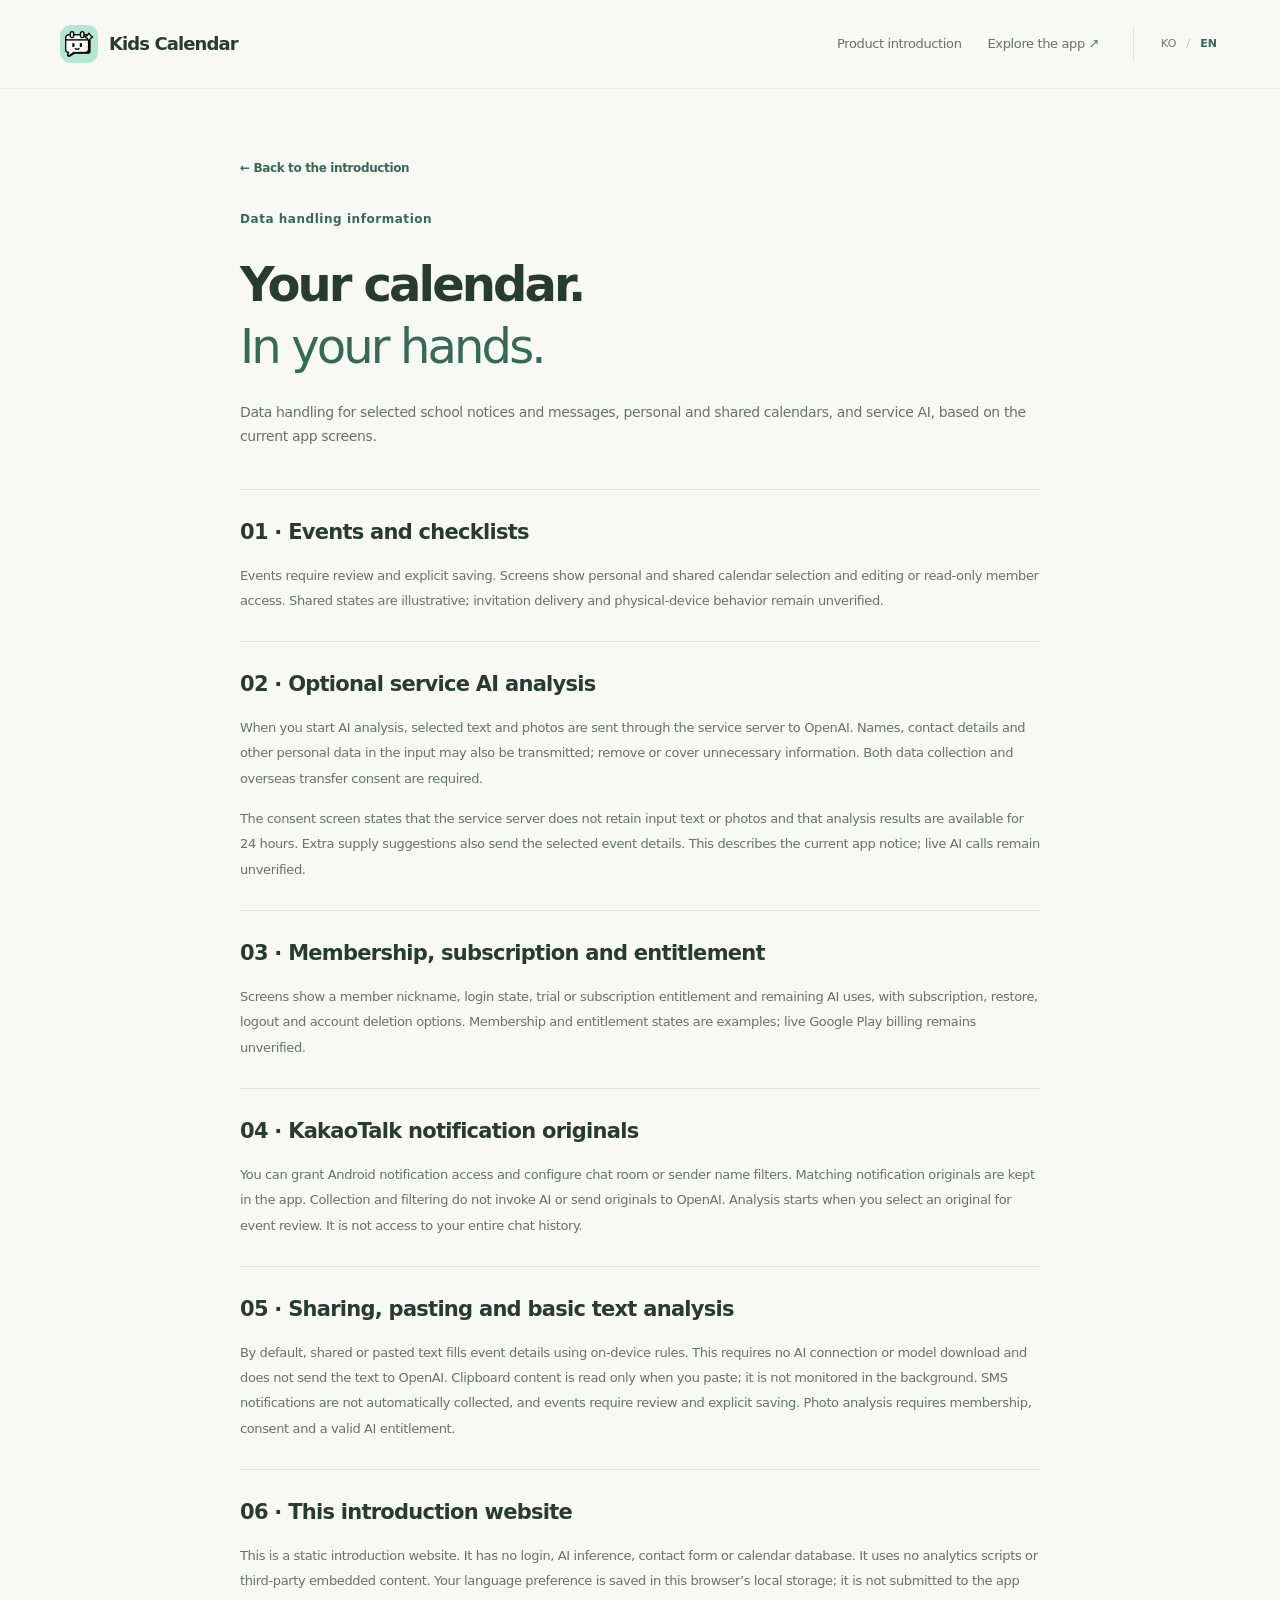
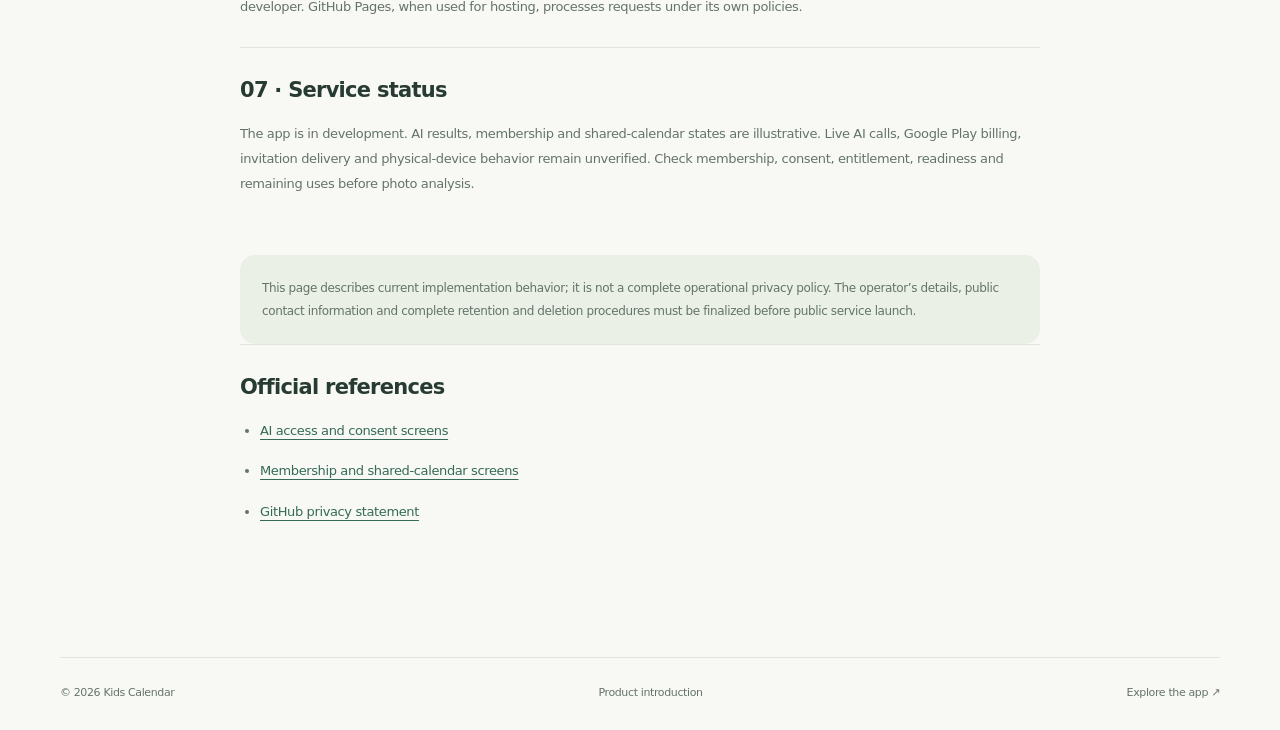
==== data.html @ 6fde9418 "이미지 변경 20261013" ====
<!doctype html>
<html lang="ko">
<head><meta charset="utf-8"><meta name="viewport" content="width=device-width, initial-scale=1"><meta name="theme-color" content="#f7f8f3"><meta name="description" content="학교 안내와 아이들 일정, 개인·공유 캘린더, 서비스 AI와 카카오톡 알림의 데이터 처리 안내입니다."><title>데이터 처리 안내 — 키즈캘린더</title><link rel="icon" href="assets/favicon-32.png?v=20261013-1" type="image/png" sizes="32x32"><link rel="icon" href="assets/favicon-48.png?v=20261013-1" type="image/png" sizes="48x48"><link rel="apple-touch-icon" href="assets/apple-touch-icon.png?v=20261013-1" sizes="180x180"><link rel="stylesheet" href="styles.css?v=20261013-1"><script src="app.js?v=20261013-1" defer></script></head>
<body data-page="data">
  <a class="skip-link" href="#main" data-i18n="skip">본문으로 건너뛰기</a>
  <header class="site-header small-header"><div class="header-inner container"><a class="brand" href="index.html" aria-label="키즈캘린더 홈" data-i18n-aria="homeLabel"><img src="assets/app-icon.png" width="38" height="38" alt=""><span data-i18n="brand">키즈캘린더</span></a><nav id="main-nav" class="main-nav" aria-label="주 메뉴" data-i18n-aria="navLabel"><a href="index.html" data-i18n="returnHome">서비스 소개</a><a href="guide.html" data-i18n="navGuide">화면 둘러보기</a></nav><div class="header-actions"><div class="language-switch" role="group" aria-label="언어 선택 / Language"><button type="button" data-language="ko" aria-pressed="true" lang="ko">KO</button><span aria-hidden="true">/</span><button type="button" data-language="en" aria-pressed="false" lang="en">EN</button></div><button class="menu-toggle" type="button" aria-controls="main-nav" aria-expanded="false" aria-label="메뉴 열기" data-i18n-aria="menuLabel"><span></span><span></span></button></div></div></header>
  <main id="main" class="container document-page"><a class="text-link back-link" href="index.html" data-i18n="guideBack">← 서비스 소개로 돌아가기</a><div class="document-header"><p class="eyebrow" data-i18n="dataPageEyebrow">데이터 처리 안내</p><h1 data-i18n="dataPageTitle">내 일정은,<br><em>내 손 안에.</em></h1><p data-i18n="dataPageIntro">선택한 학교 안내와 메시지, 개인·공유 캘린더와 서비스 AI의 데이터 처리 흐름을 최신 앱 화면 기준으로 설명합니다.</p></div><div class="document-content">
    <article><h2 data-i18n="dataLocalTitle">01 · 일정과 체크리스트</h2><p data-i18n="dataLocalBody">사용자가 내용을 확인하고 직접 저장해야 일정으로 등록됩니다. 개인·공유 캘린더를 선택하고 공유 멤버의 편집·읽기 권한을 관리하는 화면을 제공합니다. 공유 상태는 설명용 예시이며 실제 초대 발송과 실기기 동작은 미검증입니다.</p></article>
    <article><h2 data-i18n="dataAiTitle">02 · 선택적 서비스 AI 분석</h2><p data-i18n="dataAiBody">AI 분석을 시작하면 선택한 문자·사진이 서비스 서버를 거쳐 OpenAI로 전달됩니다. 문자·사진에 포함된 이름·연락처 등 개인정보도 전송될 수 있으므로 불필요한 정보는 지우거나 가려 주세요. 개인정보 수집·이용과 국외 이전 동의가 모두 필요합니다.</p><p data-i18n="dataAiBody2">동의 화면은 서비스 서버가 입력 원문·사진을 보관하지 않으며 분석 결과는 24시간 동안 조회할 수 있다고 안내합니다. 추가 준비물 추천에는 선택한 일정 정보도 전달됩니다. 이 안내는 현재 앱 화면에 표시된 내용이며 실제 AI 호출은 미검증입니다.</p></article>
    <article><h2 data-i18n="dataAuthTitle">03 · 회원·구독과 이용권</h2><p data-i18n="dataAuthBody">회원 별명, 로그인 상태, 체험·구독 이용권과 남은 AI 횟수를 확인하는 화면을 제공합니다. 구독 상품 확인·복원, 로그아웃과 회원 탈퇴 메뉴가 표시됩니다. 화면의 회원·이용권 상태는 예시이며 실제 Google Play 결제는 미검증입니다.</p></article>
    <article><h2 data-i18n="dataKakaoTitle">04 · 카카오톡 알림 원문</h2><p data-i18n="dataKakaoBody">사용자가 Android 알림 접근 권한을 허용하고 채팅방 또는 발신자 이름 조건을 설정할 수 있습니다. 조건에 맞는 알림 원문을 앱에서 보관합니다. 수집·필터 단계에서 AI를 실행하거나 OpenAI에 원문을 전달하지 않습니다. 사용자가 원문을 선택해 일정 확인을 열었을 때 분석하며 전체 대화 기록을 읽는 기능은 아닙니다.</p></article>
    <article><h2 data-i18n="dataManualTitle">05 · 공유·붙여넣기와 기본 텍스트 분석</h2><p data-i18n="dataManualBody">공유하거나 직접 붙여넣은 텍스트는 기본 설정에서 기기 안의 규칙 기반 분석으로 일정 항목을 채웁니다. AI 연결이나 모델 다운로드가 필요 없으며, 이 분석은 원문을 OpenAI로 보내지 않습니다. 클립보드는 붙여넣기 동작을 할 때만 읽고 백그라운드에서 감시하지 않습니다. 문자 알림을 자동 수집하지 않으며 사용자가 확인 후 저장해야 일정으로 등록됩니다. 사진 분석에는 회원·동의·유효한 AI 이용권이 필요합니다.</p></article>
    <article><h2 data-i18n="dataWebsiteTitle">06 · 이 소개 웹사이트</h2><p data-i18n="dataWebsiteBody">정적 제품 소개 사이트로 로그인, AI 분석, 문의 양식이나 일정 데이터베이스가 없습니다. 분석 추적 스크립트와 외부 삽입 콘텐츠를 사용하지 않습니다. 언어 선택은 현재 브라우저의 로컬 저장소에만 저장하며 앱 개발자에게 전송하지 않습니다. GitHub Pages에 호스팅하는 경우 호스팅 요청은 GitHub의 정책에 따라 처리됩니다.</p></article>
    <article><h2 data-i18n="dataStatusTitle">07 · 서비스 상태</h2><p data-i18n="dataStatusBody">앱은 개발 중입니다. AI 결과와 회원·공유 캘린더 상태는 설명용 예시이며 실제 AI 호출, Google Play 결제, 초대 발송과 실기기 동작은 미검증입니다. 사진 분석 전 회원·동의·유효한 이용권과 분석 준비 상태·남은 횟수를 확인해야 합니다.</p></article>
    <div class="document-callout" data-i18n="dataPolicyNote">이 페이지는 현재 구현의 기능 설명이며 완전한 운영 개인정보 처리방침은 아닙니다. 공개 서비스 출시 전 운영 주체, 실제 문의처, 보관·삭제 절차 등 전체 정책을 확정해야 합니다.</div>
    <article><h2 data-i18n="dataSourcesTitle">공식 참고 자료</h2><ul><li><a href="guide.html" target="_blank" rel="noopener noreferrer" data-i18n="dataSourceGpt">앱의 AI 이용·동의 화면</a></li><li><a href="guide.html" target="_blank" rel="noopener noreferrer" data-i18n="dataSourcePermissions">앱의 회원·공유 캘린더 화면</a></li><li><a href="https://docs.github.com/en/site-policy/privacy-policies/github-general-privacy-statement" target="_blank" rel="noopener noreferrer" data-i18n="dataSourceGithub">GitHub 개인정보 처리방침</a></li></ul></article>
  </div></main>
  <footer class="container site-footer small-footer"><span>© 2026 <span data-i18n="brand">키즈캘린더</span></span><a href="index.html" data-i18n="returnHome">서비스 소개</a><a href="guide.html" data-i18n="navGuide">화면 둘러보기</a></footer>
</body>
</html>
---- styles.css ----
@charset "UTF-8";
:root{--paper:#f8f9f5;--white:#fff;--ink:#273b33;--muted:#64736b;--green:#356958;--green-dark:#203f34;--sage:#eaf0e5;--sage-deep:#dce8d7;--line:#e0e5dc;--cream:#f0eee5;--radius:24px;--font:"Pretendard","Apple SD Gothic Neo","Noto Sans KR","Malgun Gothic",system-ui,sans-serif}
*,*::before,*::after{box-sizing:border-box}html{scroll-behavior:smooth;scroll-padding-top:108px}body{margin:0;background:var(--paper);color:var(--ink);font-family:var(--font);font-size:15px;line-height:1.75;letter-spacing:-.025em;-webkit-font-smoothing:antialiased}body.modal-open{overflow:hidden}button,input,select{font:inherit}button,a{-webkit-tap-highlight-color:transparent}button{color:inherit}a{color:inherit;text-decoration:none}img{max-width:100%;display:block}button{cursor:pointer}h1,h2,h3,p,figure{margin:0}h1,h2,h3{line-height:1.3;font-weight:700}h1,h2{letter-spacing:-.06em}em{font-style:normal;color:var(--green);font-weight:500}button:focus-visible,a:focus-visible,summary:focus-visible,input:focus-visible,[tabindex]:focus-visible{outline:3px solid #8baf65;outline-offset:5px}::selection{background:#dce8d7}.container{width:min(1160px,calc(100% - 96px));margin-inline:auto}.section{padding-block:104px}.eyebrow{display:flex;align-items:center;gap:9px;font-size:12px;font-weight:600;letter-spacing:.045em;color:var(--green);margin-bottom:23px}.status-dot{width:7px;height:7px;border-radius:50%;background:var(--green);box-shadow:0 0 0 4px #e8eee3;flex:none}h2{font-size:42px;line-height:1.42}h3{font-size:18px}.skip-link{position:fixed;left:20px;top:-100px;background:var(--green);color:white;padding:12px 20px;border-radius:10px;z-index:100}.skip-link:focus{top:12px}.site-header{position:sticky;top:0;z-index:30;background:rgba(248,249,245,.96);backdrop-filter:blur(16px);border-bottom:1px solid rgba(224,229,220,.55)}.header-inner{height:88px;display:flex;align-items:center;gap:34px}.brand{display:flex;gap:11px;align-items:center;font-size:18px;font-weight:700;white-space:nowrap;letter-spacing:-.05em}.brand img{flex:none}.main-nav{margin-left:auto;display:flex;align-items:center;gap:30px;font-size:13px;font-weight:500}.main-nav a{color:var(--muted);transition:color .2s}.main-nav a:hover{color:var(--green)}.header-actions{display:flex;align-items:center;gap:16px}.language-switch{display:flex;align-items:center;gap:7px;font-size:11px;letter-spacing:.02em;padding-left:24px;border-left:1px solid var(--line)}.language-switch button{border:0;background:transparent;padding:8px 3px;font-weight:500;color:#6b776f;min-height:36px}.language-switch button[aria-pressed="true"]{color:var(--green);font-weight:800}.language-switch>span{color:#b7beb6}.menu-toggle{display:none;background:none;border:0;width:36px;height:40px}.menu-toggle span{display:block;height:1.5px;background:var(--ink);margin:6px 0;width:20px}.hero{display:grid;grid-template-columns:1.05fr 1fr;align-items:center;min-height:752px;padding-block:45px;gap:30px}.hero h1{font-size:62px;line-height:1.34;white-space:nowrap}.hero-description{font-size:17px;line-height:1.95;color:var(--muted);margin-top:27px}.hero-buttons{display:flex;align-items:center;gap:28px;margin-top:34px}.button{display:inline-flex;align-items:center;justify-content:center;gap:22px;padding:15px 22px;border-radius:100px;font-size:13px;font-weight:600;min-height:52px;transition:background .2s,transform .2s}.button:hover{transform:translateY(-2px)}.button-primary{background:var(--green);color:#fff;box-shadow:0 4px 12px #3569580d}.button-primary:hover{background:#285443}.text-link{display:inline-flex;gap:20px;align-items:center;font-size:13px;font-weight:600;color:var(--green)}.text-link:hover{text-decoration:underline;text-underline-offset:5px}.hero-footnote{display:flex;gap:8px;align-items:center;margin-top:34px;font-size:11px;color:#78867b}.small-calendar{font-size:17px}.hero-visual{position:relative;height:626px;display:flex;align-items:center;justify-content:center;isolation:isolate}.hero-orbit{position:absolute;width:460px;height:460px;border-radius:50%;background:#e8eee1;z-index:-2;top:100px;left:50%;transform:translateX(-50%)}.orbit-two{background:none;border:1px solid #e0e7d9;width:530px;height:530px;top:65px}.hero-phone{width:250px;position:relative;transform:rotate(3deg);margin-top:18px;z-index:2}.phone-shell{background:#fff;border:6px solid #fff;border-radius:33px;overflow:hidden;box-shadow:0 30px 65px #2941311c,0 0 0 1px #dce2d9}.phone-shell img{width:100%;border-radius:27px}.hero-phone figcaption{text-align:center;font-size:10px;color:var(--muted);padding-top:15px;transform:rotate(-3deg)}.floating-note{position:absolute;display:flex;align-items:center;gap:12px;background:#fff;border-radius:17px;padding:17px 20px;box-shadow:0 16px 40px #2f443313;border:1px solid #edf0e8;z-index:3}.floating-note strong,.floating-note span:not(.note-icon):not(.note-spark):not(.round-check){display:block}.source-note{top:93px;left:0;transform:rotate(-5deg);max-width:310px}.source-note strong{font-size:13px;line-height:1.7}.source-note div>span:last-child{font-size:10px;color:var(--muted);line-height:1.8}.note-icon{display:grid;place-items:center;background:var(--cream);width:39px;height:46px;border-radius:8px;font-size:24px;color:#7d866e;flex:none}.micro-label{font-size:9px!important;color:#8d9b8e!important;letter-spacing:.02em}.note-spark{color:#8ba771;font-size:25px;margin-left:4px}.saved-note{right:-14px;bottom:78px;transform:rotate(-3deg);background:#f3f6ed;border-color:#fff;padding:17px 23px}.saved-note strong{font-size:13px;line-height:1.75}.saved-note div>span{font-size:11px;color:var(--muted)}.round-check{display:grid;place-items:center;background:#dfead6;color:var(--green);width:33px;height:33px;border-radius:50%;flex:none;font-size:17px}.visual-star{position:absolute;right:6px;top:101px;font-size:38px;font-weight:300;color:#9aaf87;transform:rotate(15deg)}.principles{display:flex;justify-content:space-between;border-block:1px solid var(--line);padding-block:25px;gap:20px}.principles p{display:flex;align-items:center;gap:10px;font-size:12px;color:var(--muted)}.principles p>span:first-child{font-size:20px;color:#7b9575}.section-heading{margin-bottom:46px}.heading-split{display:flex;align-items:flex-end;justify-content:space-between;gap:48px}.heading-split>p{font-size:14px;color:var(--muted);max-width:365px;padding-bottom:5px;line-height:1.95}.workflow-grid{display:grid;grid-template-columns:repeat(4,1fr);gap:28px}.workflow-step{border-top:1px solid #cfd9c9;padding-top:16px}.step-index{display:flex;justify-content:space-between;align-items:center;font-size:11px;color:#7c8f7d;letter-spacing:.1em}.step-index>span{font-size:16px}.step-illustration{height:106px;display:flex;align-items:center;justify-content:center;gap:12px;position:relative;margin-top:12px;color:var(--green)}.input-illustration>span{display:grid;place-items:center;width:47px;height:61px;background:#e8eddf;border-radius:8px;font-size:28px;transform:rotate(-10deg)}.input-illustration>span:nth-child(2){background:#f0ede2;transform:translateY(-7px) rotate(8deg)}.input-illustration>span:nth-child(3){background:#e2ece6;transform:rotate(12deg);font-family:Georgia,serif;font-size:25px}.draft-illustration>span{font-size:40px;color:#91a677}.draft-illustration>div,.review-illustration>div{width:90px;padding:15px;background:#e9ede3;border-radius:11px}.step-illustration i{display:block;height:5px;margin-bottom:8px;background:#b7c8a9;border-radius:4px}.step-illustration i:last-child{width:60%;margin-bottom:0}.review-illustration>span:first-child{width:30px;height:30px;line-height:30px;text-align:center;border-radius:50%;background:#d9e6cd}.review-illustration>span:last-child{font-size:27px}.save-illustration>span:first-child{display:grid;place-items:center;width:70px;height:70px;background:#e4edde;border-radius:15px;font-size:42px}.save-illustration>span:last-child{position:absolute;left:calc(50% + 18px);bottom:20px;background:var(--green);color:#fff;border:4px solid var(--paper);border-radius:50%;width:33px;height:33px;text-align:center;line-height:25px}.workflow-step h3{font-size:16px;margin:14px 0 11px}.workflow-step>p{color:var(--muted);font-size:12px;line-height:1.95}.chatgpt-section{background:var(--green-dark);color:#eff4eb;padding-block:86px 42px;position:relative;overflow:hidden}.chatgpt-layout{display:grid;grid-template-columns:1fr 1fr;gap:100px;align-items:center}.chatgpt-copy .eyebrow{color:#bdd2b2;letter-spacing:.12em;font-size:10px}.gpt-symbol{font-size:23px}.chatgpt-copy h2{font-size:43px;line-height:1.45}.chatgpt-copy em{color:#bad3a8}.gpt-lead{font-size:17px;line-height:1.9;color:#d7e3cf;margin:27px 0 20px}.gpt-description{color:#afc1b4;font-size:12px;line-height:1.95;max-width:385px}.gpt-benefits{margin:28px 0 28px;border-top:1px solid #486354;padding-top:21px}.gpt-benefits p{display:flex;gap:12px;align-items:baseline;margin:9px 0;font-size:12px}.gpt-benefits p>span:first-child{color:#a8c697}.light-link{color:#dae8d3;font-size:11px}.gpt-flow{padding:27px;border:1px solid #526b57;border-radius:28px;background:#294b3b}.gpt-flow-top{display:flex;justify-content:space-between;align-items:center;margin-bottom:23px;gap:12px}.flow-overline{font-size:11px;color:#bdd2b8}.development-badge{font-size:9px;color:#d7e4c8;background:#3f6044;border:1px solid #5f7d58;border-radius:30px;padding:4px 9px;white-space:nowrap}.connection-card{display:flex;align-items:center;gap:12px;background:#f2f5ed;border-radius:14px;padding:19px;color:var(--ink)}.connection-mark{display:grid;place-items:center;width:39px;height:39px;background:#e1ebd8;border-radius:11px;font-size:27px;flex:none}.connection-card strong,.review-card strong{font-size:13px}.connection-card p{font-size:10px;color:var(--muted);line-height:1.8;margin-top:5px}.flow-number{font-size:10px;color:#91a386;margin-left:auto}.flow-connector{color:#809d7c;text-align:center;font-size:17px;height:29px;line-height:29px}.analysis-card{background:#fbfcf7;color:var(--ink);border-radius:14px;padding:18px}.analysis-source{display:flex;align-items:center;gap:12px;font-size:11px;padding:13px;background:#ecefe4;border-radius:8px;line-height:1.8}.analysis-source>span:first-child{font-size:23px;color:#6a8661}.analysis-divider{display:flex;align-items:center;gap:7px;color:#789365;font-size:9px;margin-block:13px}.analysis-divider>span:first-child{font-size:15px}.draft-fields p{display:flex;justify-content:space-between;gap:15px;font-size:11px;padding-block:7px;border-bottom:1px solid #e5eadf}.draft-fields p>span{color:#71826e}.draft-fields strong{font-size:11px;font-weight:500}.illustrative-label{display:block;font-size:8px;color:#7f8c77;margin-top:13px;text-align:center}.review-card{display:flex;gap:12px;align-items:center;padding:17px;background:#dce8ce;border-radius:14px;color:var(--ink)}.review-card .round-check{background:#bcd5a9}.review-card p{font-size:10px;color:#647859;margin-top:3px}.integration-note{display:flex;align-items:flex-start;gap:13px;margin-top:42px;border-top:1px solid #486354;padding-top:22px;color:#aec0ae;font-size:10px;line-height:1.9}.note-circle{font-family:Georgia,serif;font-style:italic;border:1px solid #79926f;border-radius:50%;width:17px;height:17px;line-height:17px;text-align:center;flex:none;margin-top:3px;color:#c3d5b9}.feature-showcase{display:grid;grid-template-columns:1fr 1.05fr;gap:70px;align-items:center}.feature-tabs{display:flex;flex-direction:column;gap:3px}.feature-tab{display:flex;align-items:baseline;text-align:left;gap:21px;border:0;border-top:1px solid var(--line);background:none;padding:26px 18px 25px;transition:background .2s,border-color .2s;border-radius:4px}.feature-tab:last-child{border-bottom:1px solid var(--line)}.feature-tab[aria-selected="true"]{background:#ecf1e6;border-radius:13px;border-color:transparent}.feature-tab[aria-selected="true"]+.feature-tab{border-color:transparent}.feature-number{font-size:10px;color:#91a084;flex:none;letter-spacing:.08em}.feature-tab strong{display:block;font-size:18px;font-weight:600;line-height:1.5}.feature-tab>span:nth-child(2)>span{display:block;margin-top:10px;font-size:12px;color:var(--muted);line-height:1.9}.tab-arrow{margin-left:auto;font-size:21px;font-weight:300;color:#87a273}.feature-tab[aria-selected="false"] .tab-arrow{color:#b9c3b4}.feature-stage{height:620px;background:#eaf0e5;border-radius:32px;display:flex;align-items:center;flex-direction:column;padding-top:24px;position:relative;overflow:hidden}.feature-stage::before{content:"";position:absolute;width:420px;height:420px;border:1px solid #d5e0cd;border-radius:50%;top:100px;pointer-events:none}.stage-pill{font-size:10px;background:#f8faf3;border:1px solid #d9e3d0;padding:5px 12px;border-radius:30px;color:#738368;margin-bottom:20px}.screenshot-button{border:0;padding:0;background:#fff;overflow:hidden;display:block;transition:transform .2s}.screenshot-button:hover{transform:translateY(-3px)}.feature-phone{width:235px;border:5px solid #fff;border-radius:24px;box-shadow:0 20px 38px #3b523923;z-index:1;flex:none}.feature-phone img{width:100%;border-radius:19px}.stage-caption{font-size:9px;color:#7b8c71;margin-top:16px;z-index:1}.gallery-link{display:flex;align-items:center;justify-content:space-between;gap:30px;border-bottom:1px solid var(--line);padding-block:32px}.gallery-link>p{font-size:12px;color:var(--muted)}.choice-section{padding:54px 50px;background:#efefe5;border-radius:30px;display:grid;grid-template-columns:.9fr 1.5fr;gap:70px;margin-top:0}.choice-intro h2{font-size:36px}.choice-intro>p:last-child{color:var(--muted);font-size:12px;line-height:1.9;margin-top:22px}.choice-options article{display:flex;align-items:baseline;gap:16px;padding-block:23px;border-bottom:1px solid #dcded0}.choice-options article:first-child{padding-top:5px}.choice-options article:last-child{border-bottom:0;padding-bottom:5px}.choice-options h3{font-size:15px;font-weight:600}.choice-options p{font-size:11px;color:var(--muted);margin-top:8px;line-height:1.9}.option-mark{font-size:22px;color:#6b8463;min-width:25px}.option-tag{font-size:9px;color:#75836a;border:1px solid #d7ddca;white-space:nowrap;border-radius:30px;padding:3px 9px;margin-left:auto;flex:none}.data-section{display:grid;grid-template-columns:1fr 1fr;gap:100px;align-items:center;border-bottom:1px solid var(--line)}.data-symbol{display:block;font-size:35px;color:#75966a;margin-bottom:20px}.data-heading .text-link{margin-top:28px}.data-details article{padding-block:22px;border-bottom:1px solid var(--line)}.data-details article:last-child{border-bottom:0}.data-details h3{font-size:16px;font-weight:600}.data-details p{font-size:12px;color:var(--muted);line-height:1.95;margin-top:10px}.faq-section{display:grid;grid-template-columns:.8fr 1.25fr;gap:90px}.faq-section h2{font-size:32px}.faq-list details{border-bottom:1px solid var(--line)}.faq-list details:first-child{border-top:1px solid var(--line)}.faq-list summary{list-style:none;position:relative;padding:23px 35px 23px 0;font-size:13px;font-weight:500;cursor:pointer}.faq-list summary::-webkit-details-marker{display:none}.faq-list summary::after{content:"+";position:absolute;right:3px;top:20px;font-size:20px;font-weight:300;color:#74886a}.faq-list details[open] summary::after{content:"−"}.faq-list details>p{padding:0 32px 25px 0;font-size:12px;line-height:1.95;color:var(--muted)}.closing-section{text-align:center;background:#eaf0e4;border-radius:34px;padding:62px 24px 57px;position:relative;overflow:hidden;margin-bottom:80px}.closing-section .eyebrow{justify-content:center}.closing-section h2{font-size:44px}.closing-section .button{margin-top:26px}.closing-note{font-size:10px;color:#7c8b72;margin-top:19px}.closing-spark{position:absolute;left:14%;top:75px;color:#b0c59b;font-size:70px;transform:rotate(15deg)}.site-footer{padding-bottom:28px}.footer-top{display:flex;align-items:center;gap:24px;flex-wrap:wrap;padding-bottom:26px;border-bottom:1px solid var(--line)}.footer-top .brand{font-size:15px}.footer-top>p{font-size:11px;color:var(--muted)}.footer-links{display:flex;gap:24px;margin-left:auto;font-size:11px;color:var(--muted)}.footer-links a:hover{color:var(--green)}.footer-bottom{display:flex;align-items:center;justify-content:space-between;gap:20px;color:#7c8b7b;font-size:9px;padding-top:22px}.footer-bottom>a{color:var(--green)}.image-dialog{border:1px solid var(--line);border-radius:22px;width:min(850px,calc(100vw - 32px));max-height:94dvh;padding:0;background:var(--paper);color:var(--ink);box-shadow:0 25px 80px #0004}.image-dialog::backdrop{background:#182c26b5;backdrop-filter:blur(5px)}.dialog-toolbar{display:flex;align-items:center;justify-content:space-between;gap:20px;padding:15px 22px;background:var(--paper);position:sticky;top:0;z-index:1}.dialog-toolbar h2{font-size:14px;letter-spacing:-.02em}.dialog-close{border:0;background:#e9eee3;border-radius:50%;width:36px;height:36px;font-size:25px;line-height:1;flex:none}.dialog-image-wrap{padding:10px 20px;display:flex;justify-content:center}.dialog-image-wrap img{width:auto;max-width:100%;max-height:calc(94dvh - 130px);height:auto;object-fit:contain}.dialog-caption{font-size:10px;text-align:center;padding:8px 20px 18px;color:var(--muted)}.noscript-note{padding:25px;background:var(--cream);font-size:14px;max-width:900px;margin:25px auto}.guide-header{padding-block:65px 40px}.guide-header h1,.document-header h1{font-size:48px}.guide-header>p:last-child{max-width:600px;font-size:14px;color:var(--muted);margin-top:20px;line-height:1.9}.back-link{margin-bottom:30px;font-size:12px}.guide-notice{background:#eef1e7;border:1px solid #dee5d4;border-radius:15px;padding:18px 23px;font-size:11px;color:#6c7d61;line-height:1.9;margin-bottom:30px}.gallery-controls{display:flex;flex-wrap:wrap;gap:16px;margin-bottom:32px;align-items:center}.search-field{display:flex;align-items:center;gap:12px;border:1px solid #dce3d5;border-radius:100px;background:#fff;padding:9px 18px;max-width:360px;flex:1;min-width:230px}.search-field>span{color:#7e9273}.search-field input{border:0;outline:none;background:none;width:100%;font-size:12px;color:var(--ink);min-height:28px}.filter-buttons{display:flex;gap:6px;flex-wrap:wrap}.filter-buttons button{background:none;border:1px solid #dce3d5;border-radius:30px;padding:8px 14px;font-size:11px;color:var(--muted)}.filter-buttons button[aria-pressed="true"]{background:var(--green);color:#fff;border-color:var(--green)}.result-count{font-size:11px;color:var(--muted);margin-left:auto}.gallery-grid{display:grid;grid-template-columns:repeat(4,minmax(0,1fr));gap:28px 24px;margin-bottom:75px}.gallery-card{min-width:0}.gallery-card .screenshot-button{width:100%;height:355px;background:#eaf0e4;border:1px solid #e0e8d9;border-radius:17px;padding:17px}.gallery-card img{height:100%;width:100%;object-fit:contain;border-radius:6px}.gallery-card h2{font-size:13px;letter-spacing:-.025em;margin-top:16px;line-height:1.6}.gallery-card p{font-size:10px;line-height:1.85;color:var(--muted);margin-top:6px}.gallery-card .gallery-group{display:block;font-size:9px;color:var(--green);margin-top:15px}.gallery-card h2{margin-top:5px}.no-results{padding:80px 20px;text-align:center;color:var(--muted);grid-column:1/-1}.document-page{max-width:800px;padding-block:65px 90px}.document-header>p:last-child{margin-top:22px;color:var(--muted);font-size:14px}.document-content{margin-top:40px}.document-content article{padding-block:28px;border-top:1px solid var(--line)}.document-content h2{font-size:21px;letter-spacing:-.035em}.document-content p,.document-content li{font-size:13px;color:var(--muted);line-height:1.95;margin-top:15px}.document-content ul{padding-left:20px}.document-content a{color:var(--green);text-decoration:underline;text-underline-offset:4px}.document-callout{background:var(--sage);padding:22px;border-radius:15px;font-size:12px;line-height:1.9;color:var(--muted);margin-top:30px}.sr-only{position:absolute;width:1px;height:1px;padding:0;overflow:hidden;clip:rect(0,0,0,0);white-space:nowrap;border:0}.small-header .main-nav{gap:26px}.small-footer{padding-top:25px;border-top:1px solid var(--line);font-size:11px;display:flex;justify-content:space-between;gap:30px;color:var(--muted)}
@media(min-width:1500px){.hero{min-height:790px}.hero h1{font-size:66px}}
@media(max-width:1100px){.container{width:calc(100% - 64px)}.main-nav{gap:20px}.hero h1{font-size:51px}.hero{min-height:710px;gap:20px}.hero-visual{height:595px}.hero-orbit{width:380px;height:380px;top:120px}.orbit-two{width:445px;height:445px;top:88px}.hero-phone{width:228px}.source-note{left:-8px;top:92px;padding:14px;gap:10px}.source-note strong{font-size:11px}.source-note div>span:last-child{font-size:9px}.saved-note{right:-5px;bottom:79px;padding:14px 16px}.saved-note strong{font-size:11px}.saved-note div>span{font-size:10px}.hero-buttons{gap:20px}.button{font-size:12px;padding:14px 20px}.hero-buttons .text-link{font-size:12px;gap:10px}.chatgpt-layout{gap:60px}.feature-showcase{gap:45px}.choice-section{gap:40px;padding:42px 36px}.data-section{gap:65px}.faq-section{gap:65px}.gallery-grid{grid-template-columns:repeat(3,minmax(0,1fr))}.gallery-card .screenshot-button{height:380px}html[lang="en"] .hero h1{font-size:47px}html[lang="en"] .hero-buttons{gap:15px}html[lang="en"] .hero-buttons .button{font-size:11px}}
@media(max-width:820px){.header-inner{height:76px;gap:20px}.brand{font-size:16px}.brand img{width:34px;height:34px}.main-nav{gap:16px;font-size:11px}.language-switch{padding-left:15px}.hero{grid-template-columns:1fr .95fr;min-height:630px}.hero h1{font-size:41px}.hero-description{font-size:14px}.hero-visual{height:540px}.hero-phone{width:195px}.hero-orbit{width:300px;height:300px;top:123px}.orbit-two{width:350px;height:350px;top:98px}.source-note{left:-20px;top:79px;gap:8px;padding:11px 12px;max-width:235px}.note-icon{width:28px;height:35px;font-size:18px}.note-spark{font-size:19px}.saved-note{right:-14px;bottom:60px;padding:13px;gap:8px;max-width:235px}.saved-note strong{font-size:10px}.saved-note div>span{font-size:9px}.round-check{width:27px;height:27px;font-size:14px}.visual-star{font-size:26px;right:0;top:125px}.hero-buttons{align-items:flex-start;flex-direction:column;gap:17px}.hero-footnote{font-size:10px;margin-top:23px}.principles{gap:15px;flex-wrap:wrap}.principles p{font-size:10px}.principles p>span:first-child{font-size:17px}.section{padding-block:75px}h2{font-size:34px}.heading-split>p{max-width:280px;font-size:12px}.workflow-grid{gap:22px;grid-template-columns:repeat(2,1fr);row-gap:35px}.workflow-step h3{font-size:17px}.workflow-step>p{font-size:12px}.chatgpt-layout{gap:35px}.chatgpt-section{padding-block:65px 30px}.chatgpt-copy h2{font-size:31px}.gpt-lead{font-size:14px}.gpt-flow{padding:18px}.connection-card{padding:14px;gap:9px}.connection-card strong,.review-card strong{font-size:11px}.gpt-flow-top{gap:6px}.flow-overline{font-size:9px}.development-badge{font-size:8px}.analysis-card{padding:14px}.analysis-source{padding:10px;font-size:9px}.review-card{padding:13px}.gpt-benefits p{font-size:10px}.gpt-description{font-size:11px}.feature-showcase{gap:30px;grid-template-columns:1fr 1fr}.feature-tab{padding:22px 13px;gap:12px}.feature-tab strong{font-size:15px}.feature-tab>span:nth-child(2)>span{font-size:11px}.feature-stage{height:550px}.feature-phone{width:210px}.stage-caption{font-size:8px}.choice-section{grid-template-columns:.8fr 1.3fr;gap:25px;padding:36px 28px}.choice-intro h2{font-size:30px}.option-tag{display:none}.data-section{gap:40px}.faq-section{gap:30px;grid-template-columns:.7fr 1.2fr}.faq-section h2{font-size:27px}.faq-list summary{font-size:12px}.closing-spark{left:8%;font-size:45px}.footer-top>p{display:none}.footer-links{gap:16px}.gallery-grid{gap:24px 18px}.gallery-card .screenshot-button{height:310px}html[lang="en"] .hero h1{font-size:38px}}
@media(max-width:650px){html{scroll-padding-top:84px}.container{width:calc(100% - 40px)}.header-inner{height:70px;gap:10px}.brand{font-size:15px;gap:9px}.header-actions{margin-left:auto;gap:13px}.language-switch{padding-left:0;border:0;gap:5px}.language-switch button{min-width:28px;min-height:42px;font-size:11px}.menu-toggle{display:block}.main-nav{display:none;position:absolute;top:69px;left:0;right:0;background:var(--paper);border-bottom:1px solid var(--line);padding:20px;flex-direction:column;align-items:stretch;font-size:14px;gap:0;box-shadow:0 15px 20px #203f3408}.main-nav.is-open{display:flex}.main-nav a{padding:12px 10px}.hero{grid-template-columns:1fr;gap:0;padding-top:44px;padding-bottom:20px;min-height:0}.hero h1{font-size:clamp(37px,9.3vw,51px);line-height:1.4}.hero .eyebrow{font-size:10px;margin-bottom:22px}.hero-description{font-size:14px;margin-top:22px;line-height:1.9}.hero-buttons{margin-top:27px;flex-direction:row;align-items:center;gap:22px;flex-wrap:wrap}.hero-buttons .button{font-size:11px;padding:13px 18px;gap:16px;min-height:48px}.hero-buttons .text-link{font-size:11px}.hero-footnote{margin-top:23px}.hero-visual{height:550px;margin-top:22px;max-width:420px;width:100%;margin-inline:auto}.hero-phone{width:210px;margin-top:8px}.hero-orbit{width:330px;height:330px;top:110px}.orbit-two{width:380px;height:380px;top:85px}.source-note{left:0;top:49px;max-width:250px;padding:12px 14px;transform:rotate(-4deg)}.source-note strong{font-size:11px}.saved-note{right:0;bottom:58px;padding:15px 17px;max-width:275px}.saved-note strong{font-size:11px}.saved-note div>span{font-size:10px}.visual-star{right:18px;top:89px;font-size:32px}.principles{display:grid;grid-template-columns:1fr 1fr;gap:15px 10px;padding-block:22px}.principles p{font-size:10px;gap:8px}.section{padding-block:63px}.eyebrow{font-size:10px;margin-bottom:18px}h2{font-size:32px}.section-heading{margin-bottom:32px}.heading-split{display:block}.heading-split>p{margin-top:23px;max-width:none;font-size:12px}.workflow-grid{gap:27px 22px}.workflow-step{padding-top:12px}.workflow-step h3{font-size:14px;margin-top:7px;line-height:1.6}.workflow-step>p{font-size:11px}.step-illustration{height:90px;margin-top:5px;gap:8px}.input-illustration>span{width:36px;height:47px;font-size:24px}.draft-illustration>div,.review-illustration>div{width:68px;padding:12px}.draft-illustration>span{font-size:32px}.review-illustration>span:first-child{width:23px;height:23px;line-height:23px}.review-illustration>span:last-child{font-size:21px}.chatgpt-section{padding-block:52px 26px}.chatgpt-layout{grid-template-columns:1fr;gap:32px}.chatgpt-copy h2{font-size:36px}.gpt-lead{font-size:15px;margin-top:23px}.gpt-description{font-size:12px;max-width:none}.gpt-benefits{margin-block:24px}.gpt-benefits p{font-size:11px;margin:11px 0}.gpt-flow{max-width:420px;width:100%;margin-inline:auto;padding:22px}.flow-overline{font-size:10px}.development-badge{font-size:9px}.connection-card{padding:17px}.connection-card strong,.review-card strong{font-size:13px}.connection-card p{font-size:11px}.analysis-source{font-size:11px;padding:13px}.analysis-card{padding:18px}.review-card{padding:17px}.draft-fields p,.draft-fields strong{font-size:12px}.illustrative-label{font-size:8px}.integration-note{margin-top:25px;font-size:9px;gap:10px}.feature-showcase{grid-template-columns:1fr;gap:25px}.feature-tab{padding:19px 13px;gap:17px}.feature-tab strong{font-size:16px}.feature-tab>span:nth-child(2)>span{font-size:11px;margin-top:7px}.feature-stage{height:592px;border-radius:23px;max-width:420px;width:100%;margin-inline:auto}.feature-phone{width:228px}.stage-caption{font-size:9px;margin-top:15px}.gallery-link{flex-direction:column;align-items:flex-start;gap:17px;padding-block:25px}.gallery-link>p{font-size:11px}.gallery-link .text-link{font-size:12px}.choice-section{grid-template-columns:1fr;padding:31px 26px;gap:27px;border-radius:24px}.choice-intro h2{font-size:31px}.choice-intro>p:last-child{font-size:12px}.choice-options article{gap:13px;padding-block:21px}.choice-options p{font-size:11px}.choice-options h3{font-size:15px}.option-tag{display:inline;font-size:8px;padding:2px 7px}.choice-options article{flex-wrap:wrap}.choice-options article>div{flex:1;min-width:150px}.choice-options article>.option-tag{margin-left:38px;margin-top:-5px}.data-section{grid-template-columns:1fr;gap:23px}.data-symbol{font-size:30px;margin-bottom:15px}.data-details article{padding-block:21px}.data-details h3{font-size:15px}.data-details p{font-size:12px}.faq-section{grid-template-columns:1fr;gap:29px}.faq-section h2{font-size:28px}.faq-list summary{font-size:12px;padding-block:21px}.faq-list details>p{font-size:11px;padding-right:18px}.closing-section{padding:45px 18px 40px;margin-bottom:50px;border-radius:25px}.closing-section h2{font-size:34px}.closing-spark{font-size:28px;left:auto;right:22px;top:31px;opacity:.75}.closing-section .eyebrow{font-size:9px}.closing-note{font-size:9px}.footer-top{gap:20px;padding-bottom:22px}.footer-links{margin-left:0;width:100%;gap:22px;font-size:10px}.footer-bottom{flex-wrap:wrap;font-size:8px;gap:13px;line-height:1.8}.footer-bottom>span:nth-child(2){width:100%;order:3}.footer-bottom>a{margin-left:auto}.site-footer{padding-bottom:22px}.guide-header{padding-block:38px 27px}.guide-header h1,.document-header h1{font-size:35px}.guide-header>p:last-child{font-size:12px}.guide-notice{font-size:10px;padding:16px 18px;margin-bottom:23px}.gallery-controls{gap:13px;margin-bottom:23px}.search-field{max-width:none;flex-basis:100%;padding-block:7px}.filter-buttons{gap:5px}.filter-buttons button{font-size:10px;padding:8px 11px}.result-count{font-size:10px;width:100%;margin:0}.gallery-grid{grid-template-columns:repeat(2,minmax(0,1fr));gap:23px 13px;margin-bottom:45px}.gallery-card .screenshot-button{height:clamp(225px,65vw,350px);padding:12px;border-radius:12px}.gallery-card h2{font-size:12px}.gallery-card p{font-size:10px}.gallery-card .gallery-group{margin-top:11px;font-size:8px}.document-page{padding-block:35px 55px}.document-header>p:last-child{font-size:12px}.document-content{margin-top:28px}.document-content article{padding-block:23px}.document-content h2{font-size:18px}.document-content p,.document-content li{font-size:12px}.document-callout{font-size:11px;padding:18px}.small-footer{font-size:10px;gap:15px;flex-wrap:wrap}.back-link{font-size:11px;margin-bottom:25px}html[lang="en"] .hero h1{font-size:clamp(38px,10vw,52px)}html[lang="en"] .hero-buttons{gap:18px}html[lang="en"] .hero-buttons .button{font-size:11px}html[lang="en"] .chatgpt-copy h2{font-size:35px}}
@media(max-width:360px){.container{width:calc(100% - 32px)}.hero h1{font-size:35px}.hero-buttons{gap:14px}.hero-buttons .button{padding-inline:15px;font-size:10px}.hero-buttons .text-link{font-size:10px}.hero-orbit{width:290px;height:290px;top:130px}.orbit-two{width:330px;height:330px;top:110px}.hero-visual{height:535px}.source-note{left:-2px}.saved-note{right:-2px}.gallery-card .screenshot-button{padding:8px;height:225px}.chatgpt-copy h2{font-size:31px}.option-tag{display:none}}
/* Override the HTML height attribute when screenshots scale to their frame. */
img{height:auto}
.brand img{border-radius:11px;object-fit:contain}
.phone-shell img,.feature-phone img{height:auto;object-fit:contain}
/* Gallery previews fit a bounded box without changing the image proportions. */
.gallery-card .screenshot-button{display:flex;align-items:center;justify-content:center}
.gallery-card img{width:auto;height:auto;max-width:100%;max-height:100%;flex:none;object-fit:contain}
.dialog-image-wrap{align-items:flex-start}
/* Keep explanatory copy readable while small labels remain quiet. */
.workflow-step>p,.gpt-description,.feature-tab>span:nth-child(2)>span,.data-details p,.faq-list details>p{font-size:13px}.choice-options p{font-size:12px}.integration-note{font-size:11px}.gallery-card h2{font-size:14px}.gallery-card p{font-size:12px}.footer-bottom{font-size:10px}
@media(max-width:650px){.workflow-step>p,.feature-tab>span:nth-child(2)>span,.choice-options p,.gallery-card p{font-size:12px}.gpt-description,.data-details p,.faq-list details>p{font-size:13px}.integration-note{font-size:10px}.gallery-card h2{font-size:13px}.footer-bottom{font-size:10px}}
/* Keep decorative circles and English headings inside narrow mobile layouts. */
@media(max-width:650px){.hero-orbit{width:min(330px,calc(100% - 10px));height:auto;aspect-ratio:1}.orbit-two{width:min(380px,calc(100% - 2px));height:auto}html[lang="en"] .hero h1{font-size:clamp(33px,9.1vw,48px)}}
@media(prefers-reduced-motion:reduce){html{scroll-behavior:auto}*,*::before,*::after{transition:none!important;animation:none!important}}

/* Sharing starts in the user's existing message or photo app. */
.hero-description strong{font-weight:600;color:var(--ink)}
html[lang="en"] .hero h1{font-size:clamp(36px,3.7vw,55px);white-space:normal}
.hero-copy,.hero-visual{min-width:0}
.share-section{padding-bottom:24px}
.share-route{list-style:none;display:grid;grid-template-columns:1.2fr 1fr 1fr;gap:20px;padding:20px 26px;margin:0 0 28px;background:#e6eee0;border:1px solid #d9e3d0;border-radius:18px}
.share-route li{display:flex;align-items:center;gap:12px;min-width:0}
.share-route li>span{font-size:11px;color:#718668;font-variant-numeric:tabular-nums}
.share-route strong{font-size:13px;font-weight:600}
.share-route img{border-radius:8px;flex:none}
.share-grid{display:grid;grid-template-columns:repeat(3,minmax(0,1fr));gap:24px}
.share-card{background:#fffdf8;border:1px solid var(--line);border-radius:24px;overflow:hidden;min-width:0}
.share-screen{display:flex;align-items:center;justify-content:center;width:100%;height:365px;padding:22px;background:#eaf0e5;border-bottom:1px solid var(--line);border-radius:0}
.share-screen img{width:auto;height:auto;max-width:100%;max-height:100%;object-fit:contain;border-radius:12px;box-shadow:0 8px 20px #203f3415}
.share-card-copy{padding:24px;word-break:keep-all;overflow-wrap:anywhere}
.share-card h3,.quick-entry-grid h3{font-size:16px;line-height:1.6;font-weight:600;letter-spacing:-.035em}
.share-card p,.quick-entry-grid p{font-size:13px;color:var(--muted);line-height:1.9;margin-top:11px}
.share-note{font-size:12px;color:var(--muted);line-height:1.8;margin-top:20px}
.quick-entry-grid{display:grid;grid-template-columns:repeat(3,minmax(0,1fr));gap:28px;margin-top:36px;padding-top:30px;border-top:1px solid var(--line)}
.quick-icon{display:inline-flex;align-items:center;justify-content:center;width:34px;height:34px;border-radius:10px;background:#eaf0e5;color:var(--green);font-size:20px;margin-bottom:15px}
@media(max-width:1100px){.share-grid{gap:16px}.share-card-copy{padding:20px}.share-card h3,.quick-entry-grid h3{font-size:15px}.share-route{gap:15px;padding:18px}.share-route strong{font-size:12px}.share-screen{height:330px}.quick-entry-grid{gap:20px}}
@media(max-width:820px){.share-route{grid-template-columns:1fr;gap:14px}.share-grid{gap:12px}.share-screen{height:280px;padding:16px}.share-card-copy{padding:16px}.share-card p,.quick-entry-grid p{font-size:12px}.share-card h3,.quick-entry-grid h3{font-size:14px}.quick-entry-grid{gap:18px}}
@media(max-width:650px){html[lang="en"] .hero h1{font-size:clamp(33px,8.4vw,48px)}.share-section{padding-bottom:10px}.share-grid{grid-template-columns:1fr;gap:16px}.share-card{display:grid;grid-template-columns:minmax(105px,.8fr) minmax(0,1.2fr);align-items:center;border-radius:18px}.share-screen{height:275px;padding:14px;border-bottom:0;border-right:1px solid var(--line)}.share-card-copy{padding:18px}.share-card h3{font-size:15px}.share-card p{font-size:12px;line-height:1.85}.share-note{font-size:11px}.share-route{padding:20px;gap:16px}.share-route strong{font-size:12px}.quick-entry-grid{grid-template-columns:1fr;gap:23px;padding-top:25px;margin-top:27px}.quick-entry-grid article{display:grid;grid-template-columns:34px 1fr;column-gap:14px}.quick-icon{grid-row:1/3;margin:0}.quick-entry-grid h3{font-size:15px}.quick-entry-grid p{margin-top:5px;grid-column:2;font-size:12px}}
@media(max-width:360px){.share-card-copy{padding:13px}.share-card h3{font-size:14px}.share-screen{height:250px;padding:10px}}
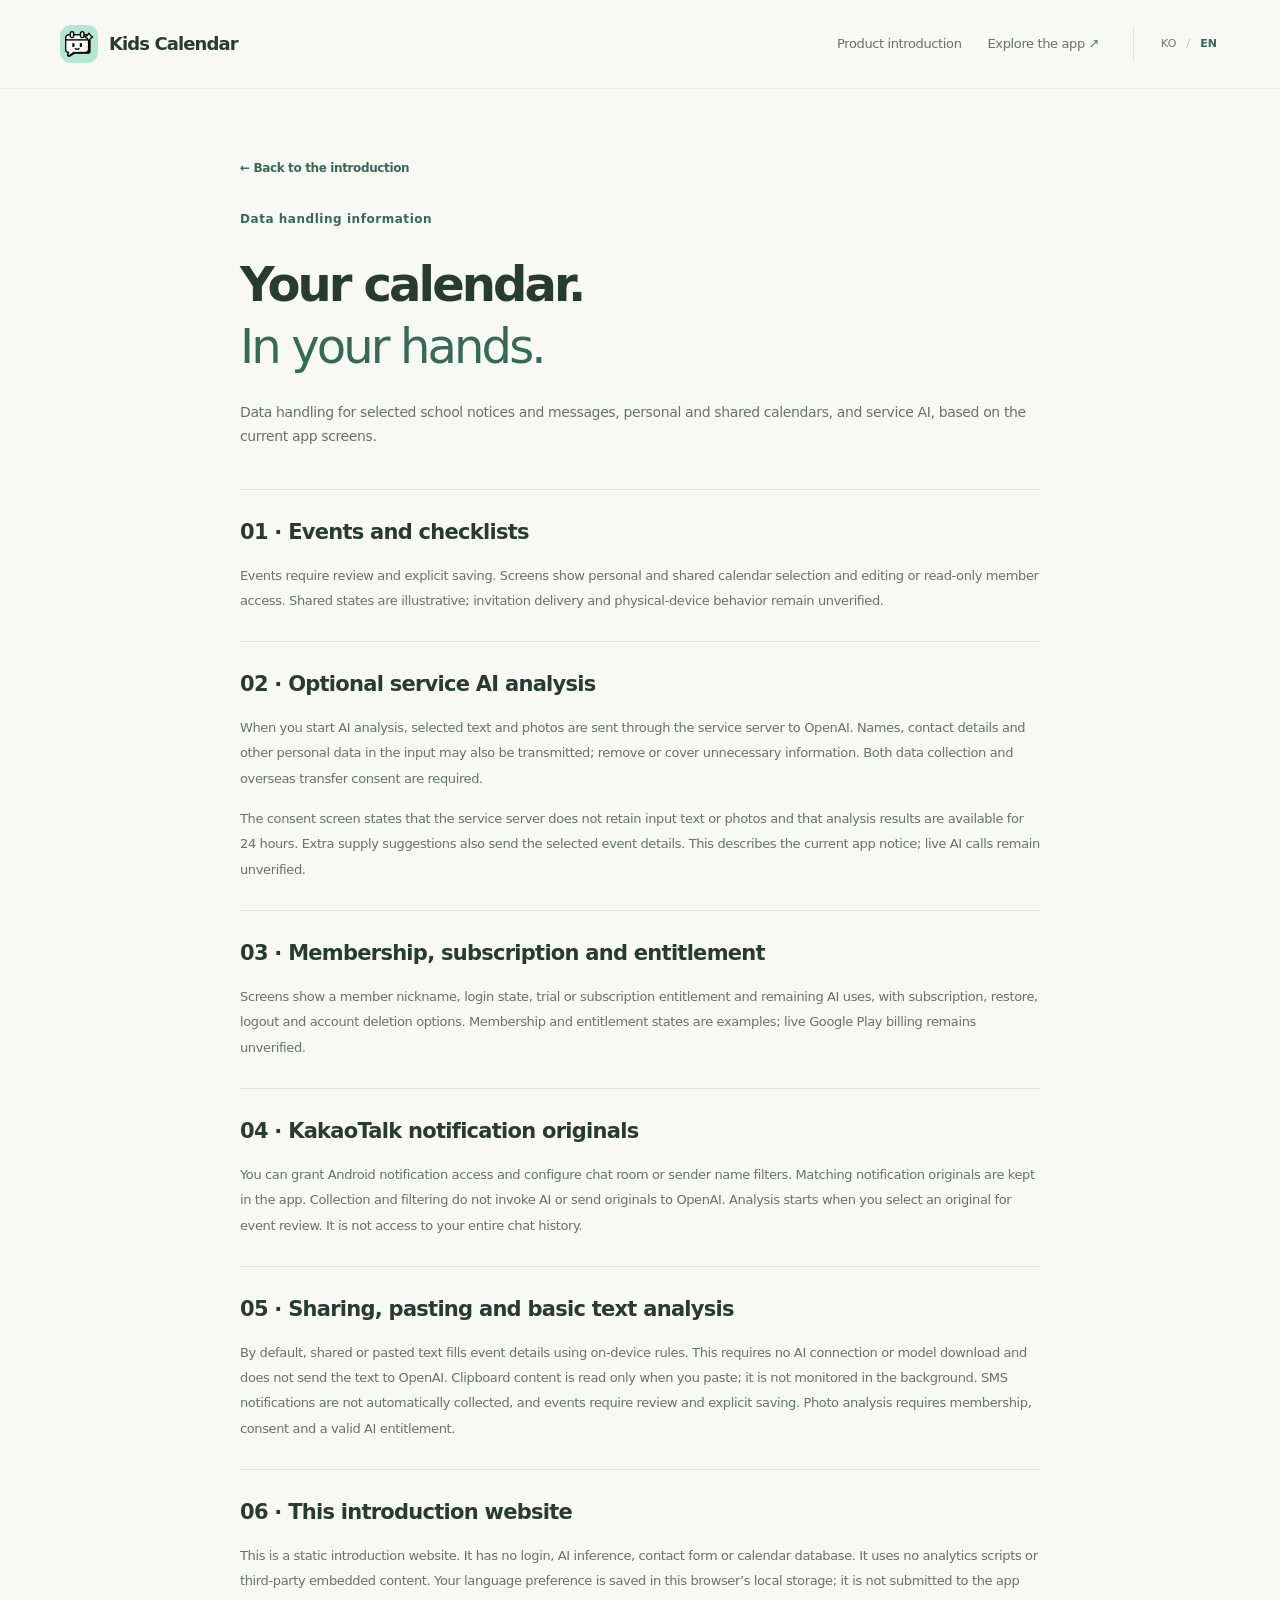
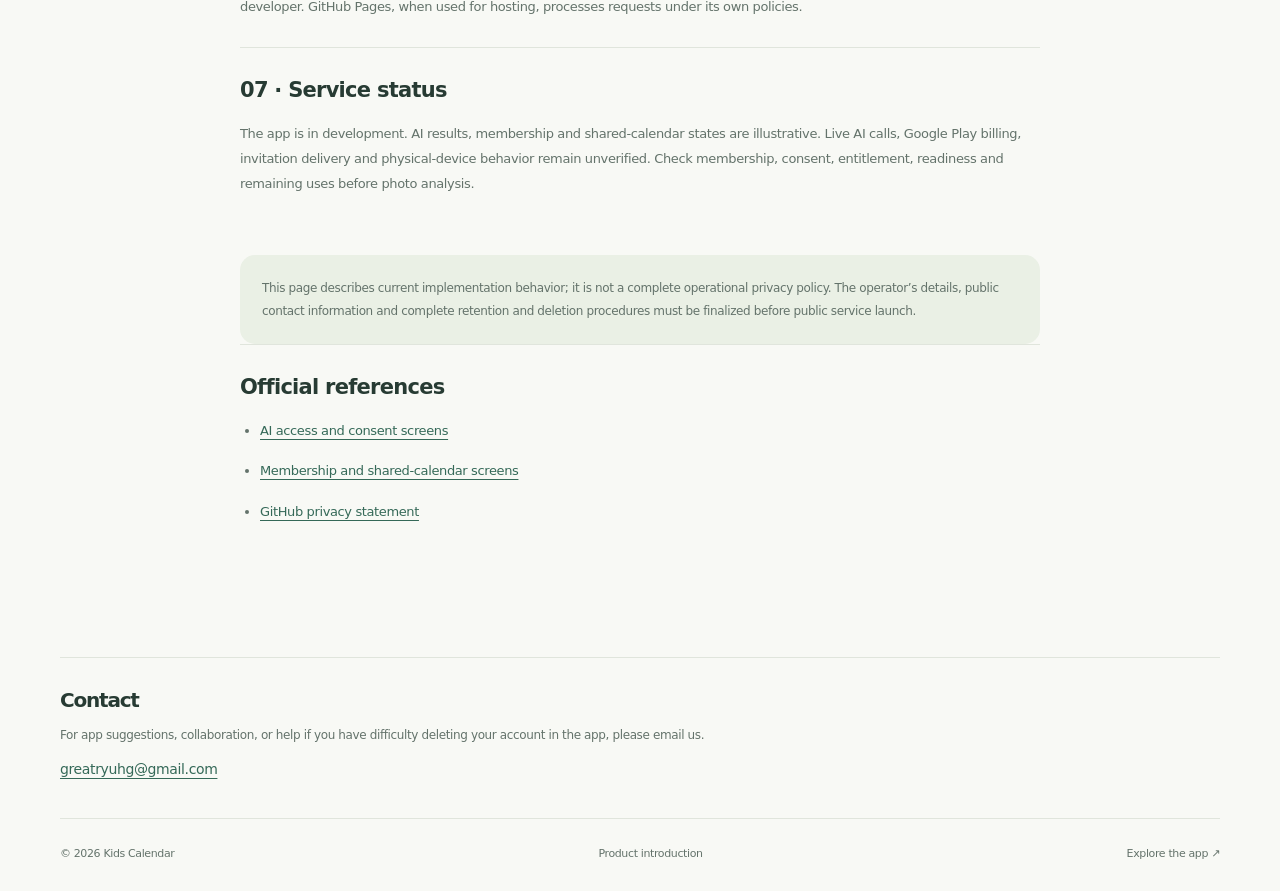
==== commit 665d3657: "사진 슬라이딩 기능 추가" ====
--- a/data.html
+++ b/data.html
@@ -1,6 +1,6 @@
 <!doctype html>
 <html lang="ko">
-<head><meta charset="utf-8"><meta name="viewport" content="width=device-width, initial-scale=1"><meta name="theme-color" content="#f7f8f3"><meta name="description" content="학교 안내와 아이들 일정, 개인·공유 캘린더, 서비스 AI와 카카오톡 알림의 데이터 처리 안내입니다."><title>데이터 처리 안내 — 키즈캘린더</title><link rel="icon" href="assets/favicon-32.png?v=20261013-1" type="image/png" sizes="32x32"><link rel="icon" href="assets/favicon-48.png?v=20261013-1" type="image/png" sizes="48x48"><link rel="apple-touch-icon" href="assets/apple-touch-icon.png?v=20261013-1" sizes="180x180"><link rel="stylesheet" href="styles.css?v=20261013-1"><script src="app.js?v=20261013-1" defer></script></head>
+<head><meta charset="utf-8"><meta name="viewport" content="width=device-width, initial-scale=1"><meta name="theme-color" content="#f7f8f3"><meta name="description" content="학교 안내와 아이들 일정, 개인·공유 캘린더, 서비스 AI와 카카오톡 알림의 데이터 처리 안내입니다."><title>데이터 처리 안내 — 키즈캘린더</title><link rel="icon" href="assets/favicon-32.png?v=20261013-1" type="image/png" sizes="32x32"><link rel="icon" href="assets/favicon-48.png?v=20261013-1" type="image/png" sizes="48x48"><link rel="apple-touch-icon" href="assets/apple-touch-icon.png?v=20261013-1" sizes="180x180"><link rel="stylesheet" href="styles.css?v=20261013-2"><script src="app.js?v=20261013-2" defer></script></head>
 <body data-page="data">
   <a class="skip-link" href="#main" data-i18n="skip">본문으로 건너뛰기</a>
   <header class="site-header small-header"><div class="header-inner container"><a class="brand" href="index.html" aria-label="키즈캘린더 홈" data-i18n-aria="homeLabel"><img src="assets/app-icon.png" width="38" height="38" alt=""><span data-i18n="brand">키즈캘린더</span></a><nav id="main-nav" class="main-nav" aria-label="주 메뉴" data-i18n-aria="navLabel"><a href="index.html" data-i18n="returnHome">서비스 소개</a><a href="guide.html" data-i18n="navGuide">화면 둘러보기</a></nav><div class="header-actions"><div class="language-switch" role="group" aria-label="언어 선택 / Language"><button type="button" data-language="ko" aria-pressed="true" lang="ko">KO</button><span aria-hidden="true">/</span><button type="button" data-language="en" aria-pressed="false" lang="en">EN</button></div><button class="menu-toggle" type="button" aria-controls="main-nav" aria-expanded="false" aria-label="메뉴 열기" data-i18n-aria="menuLabel"><span></span><span></span></button></div></div></header>
@@ -15,6 +15,7 @@
     <div class="document-callout" data-i18n="dataPolicyNote">이 페이지는 현재 구현의 기능 설명이며 완전한 운영 개인정보 처리방침은 아닙니다. 공개 서비스 출시 전 운영 주체, 실제 문의처, 보관·삭제 절차 등 전체 정책을 확정해야 합니다.</div>
     <article><h2 data-i18n="dataSourcesTitle">공식 참고 자료</h2><ul><li><a href="guide.html" target="_blank" rel="noopener noreferrer" data-i18n="dataSourceGpt">앱의 AI 이용·동의 화면</a></li><li><a href="guide.html" target="_blank" rel="noopener noreferrer" data-i18n="dataSourcePermissions">앱의 회원·공유 캘린더 화면</a></li><li><a href="https://docs.github.com/en/site-policy/privacy-policies/github-general-privacy-statement" target="_blank" rel="noopener noreferrer" data-i18n="dataSourceGithub">GitHub 개인정보 처리방침</a></li></ul></article>
   </div></main>
+  <section class="contact-section container" aria-labelledby="contact-title"><h2 id="contact-title" data-i18n="contactTitle">문의</h2><p data-i18n="contactBody">앱에 대한 건의, 협업 제안, 또는 앱에서 회원 탈퇴가 어려운 경우 아래 이메일로 연락해 주세요.</p><a href="mailto:greatryuhg@gmail.com">greatryuhg@gmail.com</a></section>
   <footer class="container site-footer small-footer"><span>© 2026 <span data-i18n="brand">키즈캘린더</span></span><a href="index.html" data-i18n="returnHome">서비스 소개</a><a href="guide.html" data-i18n="navGuide">화면 둘러보기</a></footer>
 </body>
 </html>
--- a/styles.css
+++ b/styles.css
@@ -13,7 +13,7 @@
 /* Gallery previews fit a bounded box without changing the image proportions. */
 .gallery-card .screenshot-button{display:flex;align-items:center;justify-content:center}
 .gallery-card img{width:auto;height:auto;max-width:100%;max-height:100%;flex:none;object-fit:contain}
-.dialog-image-wrap{align-items:flex-start}
+.dialog-image-wrap{align-items:flex-start;touch-action:pan-y pinch-zoom}.dialog-image-wrap img{max-height:calc(94dvh - 210px)}.dialog-navigation{display:flex;align-items:center;justify-content:center;gap:24px;padding:6px 20px}.dialog-navigation button{width:44px;height:44px;border:1px solid var(--line);border-radius:50%;background:#e9eee3;font-size:22px}.dialog-navigation button:disabled{opacity:.4;cursor:default}.dialog-count{font-size:12px;color:var(--muted);min-width:65px;text-align:center}.dialog-hint{text-align:center;font-size:11px;color:var(--muted);padding:3px 12px}.contact-section{padding-block:28px 36px;border-top:1px solid var(--line)}.contact-section h2{font-size:20px}.contact-section p{font-size:12px;color:var(--muted);margin:10px 0}.contact-section>a{font-size:14px;color:var(--green);text-decoration:underline;text-underline-offset:4px;overflow-wrap:anywhere}
 /* Keep explanatory copy readable while small labels remain quiet. */
 .workflow-step>p,.gpt-description,.feature-tab>span:nth-child(2)>span,.data-details p,.faq-list details>p{font-size:13px}.choice-options p{font-size:12px}.integration-note{font-size:11px}.gallery-card h2{font-size:14px}.gallery-card p{font-size:12px}.footer-bottom{font-size:10px}
 @media(max-width:650px){.workflow-step>p,.feature-tab>span:nth-child(2)>span,.choice-options p,.gallery-card p{font-size:12px}.gpt-description,.data-details p,.faq-list details>p{font-size:13px}.integration-note{font-size:10px}.gallery-card h2{font-size:13px}.footer-bottom{font-size:10px}}
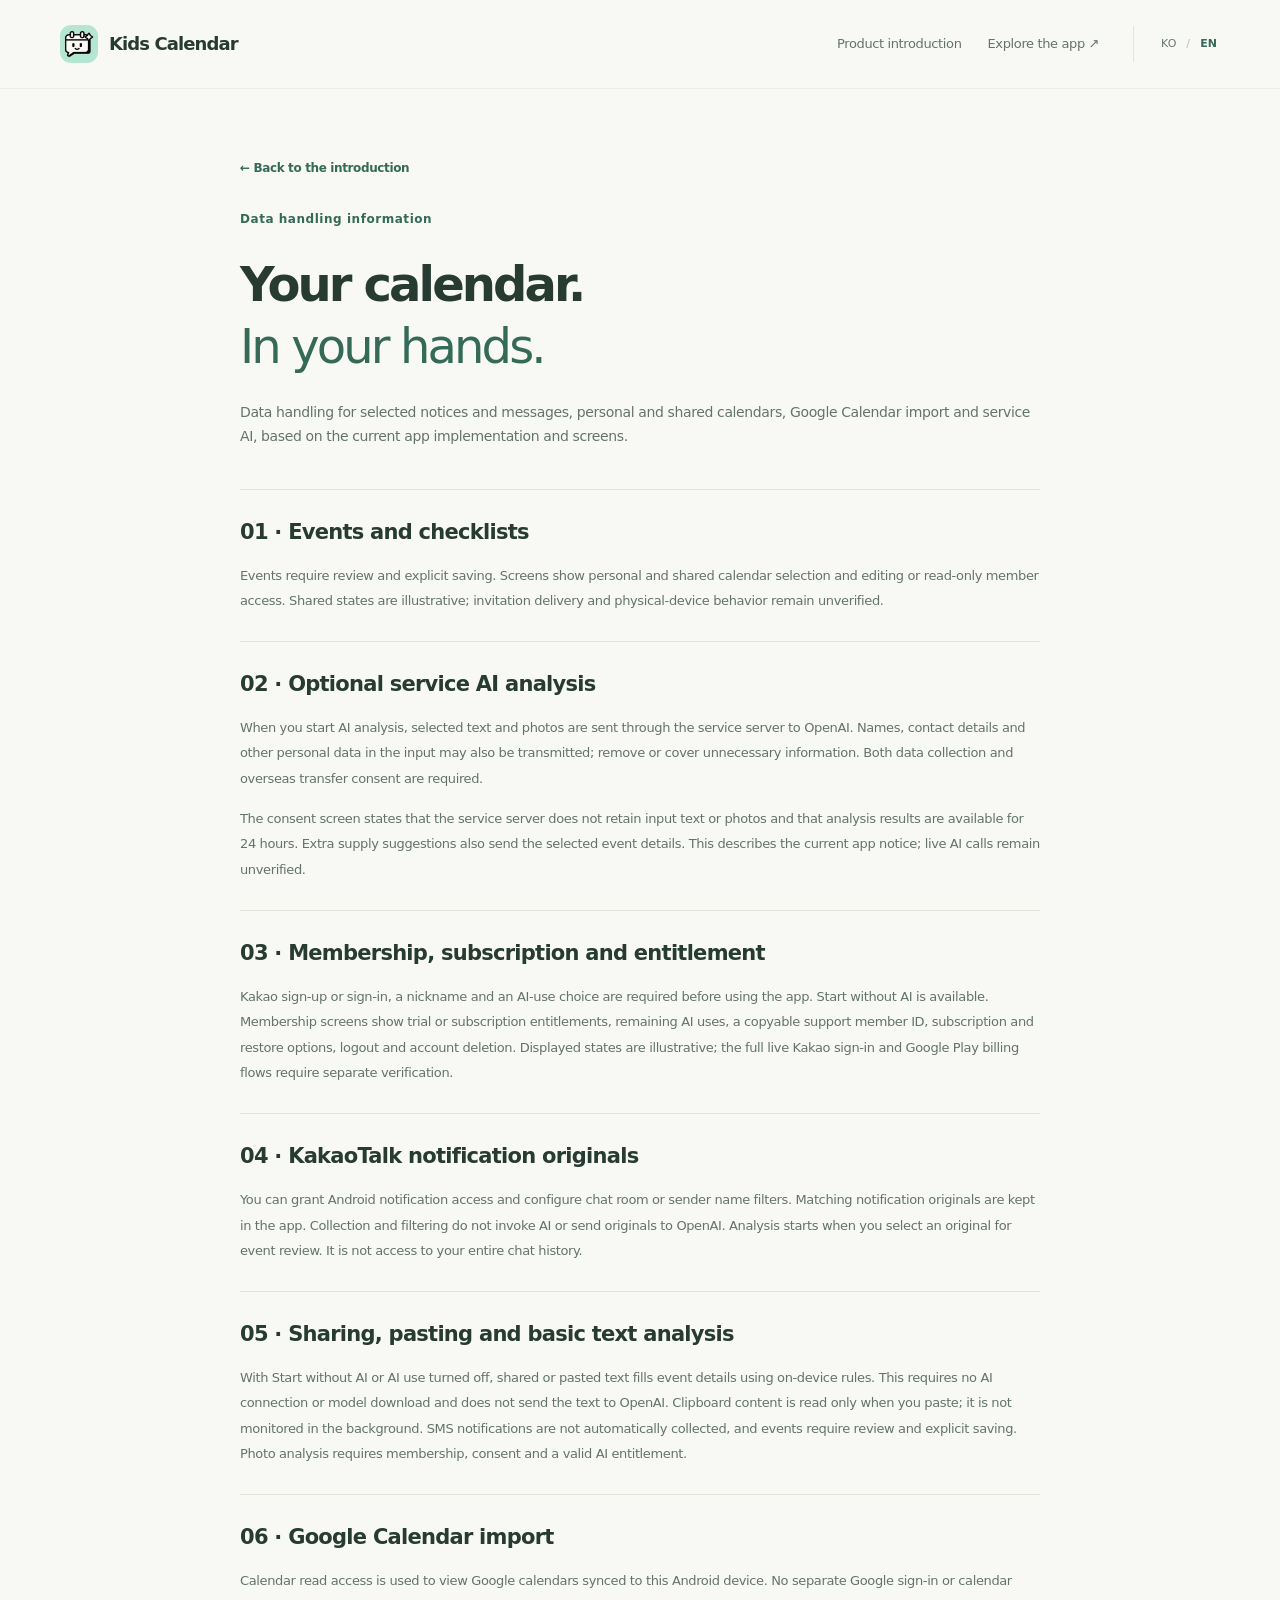
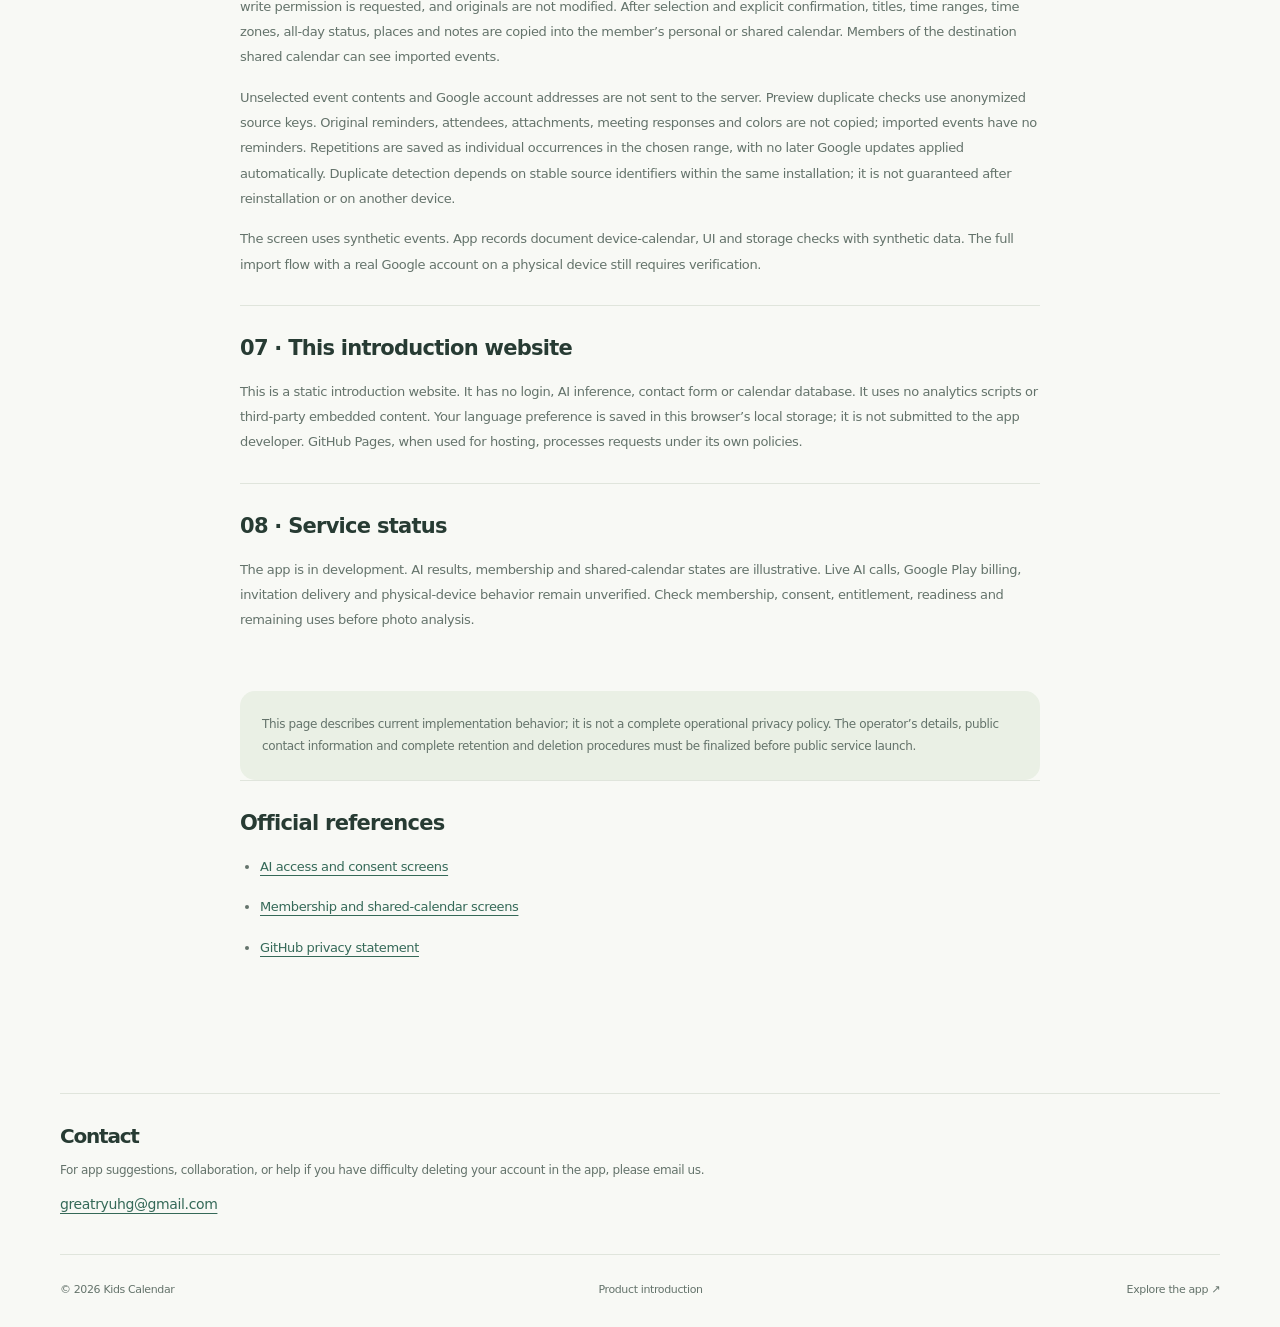
==== commit 1b3e3905: "이미지 변경 및 구글 캘린더 연동 추가" ====
--- a/data.html
+++ b/data.html
@@ -1,21 +1,22 @@
 <!doctype html>
 <html lang="ko">
-<head><meta charset="utf-8"><meta name="viewport" content="width=device-width, initial-scale=1"><meta name="theme-color" content="#f7f8f3"><meta name="description" content="학교 안내와 아이들 일정, 개인·공유 캘린더, 서비스 AI와 카카오톡 알림의 데이터 처리 안내입니다."><title>데이터 처리 안내 — 키즈캘린더</title><link rel="icon" href="assets/favicon-32.png?v=20261013-1" type="image/png" sizes="32x32"><link rel="icon" href="assets/favicon-48.png?v=20261013-1" type="image/png" sizes="48x48"><link rel="apple-touch-icon" href="assets/apple-touch-icon.png?v=20261013-1" sizes="180x180"><link rel="stylesheet" href="styles.css?v=20261013-2"><script src="app.js?v=20261013-2" defer></script></head>
+<head><meta charset="utf-8"><meta name="viewport" content="width=device-width, initial-scale=1"><meta name="theme-color" content="#f7f8f3"><meta name="description" content="학교 안내와 아이들 일정, 개인·공유 캘린더, 서비스 AI와 카카오톡 알림의 데이터 처리 안내입니다."><title>데이터 처리 안내 — 키즈캘</title><link rel="icon" href="assets/favicon-32.png?v=20261013-1" type="image/png" sizes="32x32"><link rel="icon" href="assets/favicon-48.png?v=20261013-1" type="image/png" sizes="48x48"><link rel="apple-touch-icon" href="assets/apple-touch-icon.png?v=20261013-1" sizes="180x180"><link rel="stylesheet" href="styles.css?v=20261019-1"><script src="app.js?v=20261019-1" defer></script></head>
 <body data-page="data">
   <a class="skip-link" href="#main" data-i18n="skip">본문으로 건너뛰기</a>
-  <header class="site-header small-header"><div class="header-inner container"><a class="brand" href="index.html" aria-label="키즈캘린더 홈" data-i18n-aria="homeLabel"><img src="assets/app-icon.png" width="38" height="38" alt=""><span data-i18n="brand">키즈캘린더</span></a><nav id="main-nav" class="main-nav" aria-label="주 메뉴" data-i18n-aria="navLabel"><a href="index.html" data-i18n="returnHome">서비스 소개</a><a href="guide.html" data-i18n="navGuide">화면 둘러보기</a></nav><div class="header-actions"><div class="language-switch" role="group" aria-label="언어 선택 / Language"><button type="button" data-language="ko" aria-pressed="true" lang="ko">KO</button><span aria-hidden="true">/</span><button type="button" data-language="en" aria-pressed="false" lang="en">EN</button></div><button class="menu-toggle" type="button" aria-controls="main-nav" aria-expanded="false" aria-label="메뉴 열기" data-i18n-aria="menuLabel"><span></span><span></span></button></div></div></header>
-  <main id="main" class="container document-page"><a class="text-link back-link" href="index.html" data-i18n="guideBack">← 서비스 소개로 돌아가기</a><div class="document-header"><p class="eyebrow" data-i18n="dataPageEyebrow">데이터 처리 안내</p><h1 data-i18n="dataPageTitle">내 일정은,<br><em>내 손 안에.</em></h1><p data-i18n="dataPageIntro">선택한 학교 안내와 메시지, 개인·공유 캘린더와 서비스 AI의 데이터 처리 흐름을 최신 앱 화면 기준으로 설명합니다.</p></div><div class="document-content">
+  <header class="site-header small-header"><div class="header-inner container"><a class="brand" href="index.html" aria-label="키즈캘 홈" data-i18n-aria="homeLabel"><img src="assets/app-icon.png" width="38" height="38" alt=""><span data-i18n="brand">키즈캘</span></a><nav id="main-nav" class="main-nav" aria-label="주 메뉴" data-i18n-aria="navLabel"><a href="index.html" data-i18n="returnHome">서비스 소개</a><a href="guide.html" data-i18n="navGuide">화면 둘러보기</a></nav><div class="header-actions"><div class="language-switch" role="group" aria-label="언어 선택 / Language"><button type="button" data-language="ko" aria-pressed="true" lang="ko">KO</button><span aria-hidden="true">/</span><button type="button" data-language="en" aria-pressed="false" lang="en">EN</button></div><button class="menu-toggle" type="button" aria-controls="main-nav" aria-expanded="false" aria-label="메뉴 열기" data-i18n-aria="menuLabel"><span></span><span></span></button></div></div></header>
+  <main id="main" class="container document-page"><a class="text-link back-link" href="index.html" data-i18n="guideBack">← 서비스 소개로 돌아가기</a><div class="document-header"><p class="eyebrow" data-i18n="dataPageEyebrow">데이터 처리 안내</p><h1 data-i18n="dataPageTitle">내 일정은,<br><em>내 손 안에.</em></h1><p data-i18n="dataPageIntro">선택한 학교 안내와 메시지, 개인·공유 캘린더, 구글 일정 가져오기와 서비스 AI의 데이터 처리 흐름을 현재 앱 구현과 화면 기준으로 설명합니다.</p></div><div class="document-content">
     <article><h2 data-i18n="dataLocalTitle">01 · 일정과 체크리스트</h2><p data-i18n="dataLocalBody">사용자가 내용을 확인하고 직접 저장해야 일정으로 등록됩니다. 개인·공유 캘린더를 선택하고 공유 멤버의 편집·읽기 권한을 관리하는 화면을 제공합니다. 공유 상태는 설명용 예시이며 실제 초대 발송과 실기기 동작은 미검증입니다.</p></article>
     <article><h2 data-i18n="dataAiTitle">02 · 선택적 서비스 AI 분석</h2><p data-i18n="dataAiBody">AI 분석을 시작하면 선택한 문자·사진이 서비스 서버를 거쳐 OpenAI로 전달됩니다. 문자·사진에 포함된 이름·연락처 등 개인정보도 전송될 수 있으므로 불필요한 정보는 지우거나 가려 주세요. 개인정보 수집·이용과 국외 이전 동의가 모두 필요합니다.</p><p data-i18n="dataAiBody2">동의 화면은 서비스 서버가 입력 원문·사진을 보관하지 않으며 분석 결과는 24시간 동안 조회할 수 있다고 안내합니다. 추가 준비물 추천에는 선택한 일정 정보도 전달됩니다. 이 안내는 현재 앱 화면에 표시된 내용이며 실제 AI 호출은 미검증입니다.</p></article>
-    <article><h2 data-i18n="dataAuthTitle">03 · 회원·구독과 이용권</h2><p data-i18n="dataAuthBody">회원 별명, 로그인 상태, 체험·구독 이용권과 남은 AI 횟수를 확인하는 화면을 제공합니다. 구독 상품 확인·복원, 로그아웃과 회원 탈퇴 메뉴가 표시됩니다. 화면의 회원·이용권 상태는 예시이며 실제 Google Play 결제는 미검증입니다.</p></article>
+    <article><h2 data-i18n="dataAuthTitle">03 · 회원·구독과 이용권</h2><p data-i18n="dataAuthBody">앱 이용 전 카카오 가입·로그인, 별명 설정과 AI 사용 선택을 완료해야 합니다. AI 없이 시작하기도 선택할 수 있습니다. 회원 화면에서 체험·구독 이용권, 남은 AI 횟수, 문의용 회원 ID와 복사, 구독 상품 확인·복원, 로그아웃·회원 탈퇴를 제공합니다. 화면의 회원·이용권 상태는 예시이며 실제 카카오 로그인·Google Play 결제의 전체 흐름은 별도 확인 대상입니다.</p></article>
     <article><h2 data-i18n="dataKakaoTitle">04 · 카카오톡 알림 원문</h2><p data-i18n="dataKakaoBody">사용자가 Android 알림 접근 권한을 허용하고 채팅방 또는 발신자 이름 조건을 설정할 수 있습니다. 조건에 맞는 알림 원문을 앱에서 보관합니다. 수집·필터 단계에서 AI를 실행하거나 OpenAI에 원문을 전달하지 않습니다. 사용자가 원문을 선택해 일정 확인을 열었을 때 분석하며 전체 대화 기록을 읽는 기능은 아닙니다.</p></article>
-    <article><h2 data-i18n="dataManualTitle">05 · 공유·붙여넣기와 기본 텍스트 분석</h2><p data-i18n="dataManualBody">공유하거나 직접 붙여넣은 텍스트는 기본 설정에서 기기 안의 규칙 기반 분석으로 일정 항목을 채웁니다. AI 연결이나 모델 다운로드가 필요 없으며, 이 분석은 원문을 OpenAI로 보내지 않습니다. 클립보드는 붙여넣기 동작을 할 때만 읽고 백그라운드에서 감시하지 않습니다. 문자 알림을 자동 수집하지 않으며 사용자가 확인 후 저장해야 일정으로 등록됩니다. 사진 분석에는 회원·동의·유효한 AI 이용권이 필요합니다.</p></article>
-    <article><h2 data-i18n="dataWebsiteTitle">06 · 이 소개 웹사이트</h2><p data-i18n="dataWebsiteBody">정적 제품 소개 사이트로 로그인, AI 분석, 문의 양식이나 일정 데이터베이스가 없습니다. 분석 추적 스크립트와 외부 삽입 콘텐츠를 사용하지 않습니다. 언어 선택은 현재 브라우저의 로컬 저장소에만 저장하며 앱 개발자에게 전송하지 않습니다. GitHub Pages에 호스팅하는 경우 호스팅 요청은 GitHub의 정책에 따라 처리됩니다.</p></article>
-    <article><h2 data-i18n="dataStatusTitle">07 · 서비스 상태</h2><p data-i18n="dataStatusBody">앱은 개발 중입니다. AI 결과와 회원·공유 캘린더 상태는 설명용 예시이며 실제 AI 호출, Google Play 결제, 초대 발송과 실기기 동작은 미검증입니다. 사진 분석 전 회원·동의·유효한 이용권과 분석 준비 상태·남은 횟수를 확인해야 합니다.</p></article>
+    <article><h2 data-i18n="dataManualTitle">05 · 공유·붙여넣기와 기본 텍스트 분석</h2><p data-i18n="dataManualBody">AI 없이 시작하기를 선택하거나 AI 사용을 끈 경우, 공유·붙여넣은 텍스트는 기기 안의 규칙 기반 분석으로 일정 항목을 채웁니다. AI 연결이나 모델 다운로드가 필요 없으며, 이 분석은 원문을 OpenAI로 보내지 않습니다. 클립보드는 붙여넣기 동작을 할 때만 읽고 백그라운드에서 감시하지 않습니다. 문자 알림을 자동 수집하지 않으며 사용자가 확인 후 저장해야 일정으로 등록됩니다. 사진 분석에는 회원·동의·유효한 AI 이용권이 필요합니다.</p></article>
+    <article id="google-import"><h2 data-i18n="dataGoogleTitle">06 · 구글 일정 가져오기</h2><p data-i18n="dataGoogleBody">Android 캘린더 읽기 권한으로 이 기기에 동기화된 구글 캘린더만 조회합니다. 별도의 구글 로그인이나 쓰기 권한은 요청하지 않으며 구글 원본을 수정하지 않습니다. 사용자가 선택하고 저장을 확인한 일정의 제목·기간·시간대·종일 여부·장소·메모를 회원의 개인·공유 캘린더로 복사합니다. 공유 대상의 멤버는 가져온 일정을 볼 수 있습니다.</p><p data-i18n="dataGoogleBody2">선택하지 않은 일정 내용과 구글 계정 주소는 서버로 보내지 않습니다. 미리보기의 중복 확인에는 익명화한 출처 키를 사용합니다. 원래 알림·참석자·첨부파일·회의 응답·색은 복사하지 않고 알림은 없음으로 저장됩니다. 반복은 선택 기간의 개별 회차로 저장하며 이후 구글 변경은 자동 반영하지 않습니다. 같은 설치에서 원본 식별자가 유지되는 범위의 중복을 구분하며 재설치나 다른 기기에서는 중복 판별을 보장하지 않습니다.</p><p data-i18n="dataGoogleStatus">화면은 합성 일정 예시입니다. 앱 문서에는 합성 데이터를 이용한 기기 캘린더·화면·저장 검증이 기록되어 있으며, 실제 구글 계정과 실기기의 전체 가져오기 흐름은 별도 확인 대상입니다.</p></article>
+    <article><h2 data-i18n="dataWebsiteTitle">07 · 이 소개 웹사이트</h2><p data-i18n="dataWebsiteBody">정적 제품 소개 사이트로 로그인, AI 분석, 문의 양식이나 일정 데이터베이스가 없습니다. 분석 추적 스크립트와 외부 삽입 콘텐츠를 사용하지 않습니다. 언어 선택은 현재 브라우저의 로컬 저장소에만 저장하며 앱 개발자에게 전송하지 않습니다. GitHub Pages에 호스팅하는 경우 호스팅 요청은 GitHub의 정책에 따라 처리됩니다.</p></article>
+    <article><h2 data-i18n="dataStatusTitle">08 · 서비스 상태</h2><p data-i18n="dataStatusBody">앱은 개발 중입니다. AI 결과와 회원·공유 캘린더 상태는 설명용 예시이며 실제 AI 호출, Google Play 결제, 초대 발송과 실기기 동작은 미검증입니다. 사진 분석 전 회원·동의·유효한 이용권과 분석 준비 상태·남은 횟수를 확인해야 합니다.</p></article>
     <div class="document-callout" data-i18n="dataPolicyNote">이 페이지는 현재 구현의 기능 설명이며 완전한 운영 개인정보 처리방침은 아닙니다. 공개 서비스 출시 전 운영 주체, 실제 문의처, 보관·삭제 절차 등 전체 정책을 확정해야 합니다.</div>
     <article><h2 data-i18n="dataSourcesTitle">공식 참고 자료</h2><ul><li><a href="guide.html" target="_blank" rel="noopener noreferrer" data-i18n="dataSourceGpt">앱의 AI 이용·동의 화면</a></li><li><a href="guide.html" target="_blank" rel="noopener noreferrer" data-i18n="dataSourcePermissions">앱의 회원·공유 캘린더 화면</a></li><li><a href="https://docs.github.com/en/site-policy/privacy-policies/github-general-privacy-statement" target="_blank" rel="noopener noreferrer" data-i18n="dataSourceGithub">GitHub 개인정보 처리방침</a></li></ul></article>
   </div></main>
   <section class="contact-section container" aria-labelledby="contact-title"><h2 id="contact-title" data-i18n="contactTitle">문의</h2><p data-i18n="contactBody">앱에 대한 건의, 협업 제안, 또는 앱에서 회원 탈퇴가 어려운 경우 아래 이메일로 연락해 주세요.</p><a href="mailto:greatryuhg@gmail.com">greatryuhg@gmail.com</a></section>
-  <footer class="container site-footer small-footer"><span>© 2026 <span data-i18n="brand">키즈캘린더</span></span><a href="index.html" data-i18n="returnHome">서비스 소개</a><a href="guide.html" data-i18n="navGuide">화면 둘러보기</a></footer>
+  <footer class="container site-footer small-footer"><span>© 2026 <span data-i18n="brand">키즈캘</span></span><a href="index.html" data-i18n="returnHome">서비스 소개</a><a href="guide.html" data-i18n="navGuide">화면 둘러보기</a></footer>
 </body>
 </html>
--- a/styles.css
+++ b/styles.css
@@ -13,7 +13,7 @@
 /* Gallery previews fit a bounded box without changing the image proportions. */
 .gallery-card .screenshot-button{display:flex;align-items:center;justify-content:center}
 .gallery-card img{width:auto;height:auto;max-width:100%;max-height:100%;flex:none;object-fit:contain}
-.dialog-image-wrap{align-items:flex-start;touch-action:pan-y pinch-zoom}.dialog-image-wrap img{max-height:calc(94dvh - 210px)}.dialog-navigation{display:flex;align-items:center;justify-content:center;gap:24px;padding:6px 20px}.dialog-navigation button{width:44px;height:44px;border:1px solid var(--line);border-radius:50%;background:#e9eee3;font-size:22px}.dialog-navigation button:disabled{opacity:.4;cursor:default}.dialog-count{font-size:12px;color:var(--muted);min-width:65px;text-align:center}.dialog-hint{text-align:center;font-size:11px;color:var(--muted);padding:3px 12px}.contact-section{padding-block:28px 36px;border-top:1px solid var(--line)}.contact-section h2{font-size:20px}.contact-section p{font-size:12px;color:var(--muted);margin:10px 0}.contact-section>a{font-size:14px;color:var(--green);text-decoration:underline;text-underline-offset:4px;overflow-wrap:anywhere}
+.image-dialog{width:100vw;max-width:none;height:100dvh;max-height:none;margin:0;padding:0;border:0;border-radius:0;background:#111713;color:#f4f6f1;overflow:hidden;box-shadow:none}.image-dialog[open]{display:grid;grid-template-rows:52px minmax(0,1fr) 40px}.dialog-toolbar{position:static;padding:6px 16px;background:transparent;gap:12px}.dialog-toolbar h2{font-size:12px;font-weight:400;color:#bcc5bd;white-space:nowrap;overflow:hidden;text-overflow:ellipsis}.dialog-close{width:40px;height:40px;background:transparent;color:#f4f6f1;font-size:28px}.dialog-image-wrap{min-height:0;min-width:0;overflow:hidden;align-items:center;justify-content:center;padding:0 4px;touch-action:pan-y pinch-zoom;cursor:grab;user-select:none}.dialog-image-wrap.is-dragging{cursor:grabbing}.dialog-image-wrap img{width:100%;height:100%;max-width:100%;max-height:100%;object-fit:contain;user-select:none;-webkit-user-drag:none}.dialog-navigation{display:flex;align-items:center;justify-content:center;padding:0}.dialog-count{font-size:11px;line-height:1;letter-spacing:.12em;font-variant-numeric:tabular-nums;color:#bcc5bd}.image-dialog{padding:env(safe-area-inset-top) env(safe-area-inset-right) env(safe-area-inset-bottom) env(safe-area-inset-left)}.contact-section{padding-block:28px 36px;border-top:1px solid var(--line)}.contact-section h2{font-size:20px}.contact-section p{font-size:12px;color:var(--muted);margin:10px 0}.contact-section>a{font-size:14px;color:var(--green);text-decoration:underline;text-underline-offset:4px;overflow-wrap:anywhere}
 /* Keep explanatory copy readable while small labels remain quiet. */
 .workflow-step>p,.gpt-description,.feature-tab>span:nth-child(2)>span,.data-details p,.faq-list details>p{font-size:13px}.choice-options p{font-size:12px}.integration-note{font-size:11px}.gallery-card h2{font-size:14px}.gallery-card p{font-size:12px}.footer-bottom{font-size:10px}
 @media(max-width:650px){.workflow-step>p,.feature-tab>span:nth-child(2)>span,.choice-options p,.gallery-card p{font-size:12px}.gpt-description,.data-details p,.faq-list details>p{font-size:13px}.integration-note{font-size:10px}.gallery-card h2{font-size:13px}.footer-bottom{font-size:10px}}
@@ -45,3 +45,20 @@
 @media(max-width:820px){.share-route{grid-template-columns:1fr;gap:14px}.share-grid{gap:12px}.share-screen{height:280px;padding:16px}.share-card-copy{padding:16px}.share-card p,.quick-entry-grid p{font-size:12px}.share-card h3,.quick-entry-grid h3{font-size:14px}.quick-entry-grid{gap:18px}}
 @media(max-width:650px){html[lang="en"] .hero h1{font-size:clamp(33px,8.4vw,48px)}.share-section{padding-bottom:10px}.share-grid{grid-template-columns:1fr;gap:16px}.share-card{display:grid;grid-template-columns:minmax(105px,.8fr) minmax(0,1.2fr);align-items:center;border-radius:18px}.share-screen{height:275px;padding:14px;border-bottom:0;border-right:1px solid var(--line)}.share-card-copy{padding:18px}.share-card h3{font-size:15px}.share-card p{font-size:12px;line-height:1.85}.share-note{font-size:11px}.share-route{padding:20px;gap:16px}.share-route strong{font-size:12px}.quick-entry-grid{grid-template-columns:1fr;gap:23px;padding-top:25px;margin-top:27px}.quick-entry-grid article{display:grid;grid-template-columns:34px 1fr;column-gap:14px}.quick-icon{grid-row:1/3;margin:0}.quick-entry-grid h3{font-size:15px}.quick-entry-grid p{margin-top:5px;grid-column:2;font-size:12px}}
 @media(max-width:360px){.share-card-copy{padding:13px}.share-card h3{font-size:14px}.share-screen{height:250px;padding:10px}}
+.hero-update{margin-top:24px;font-size:12px;line-height:1.7}
+.onboarding-note{border-left:3px solid var(--green);padding:4px 0 4px 22px;margin:0 0 36px;max-width:800px}.onboarding-note h3{font-size:17px}.onboarding-note p{font-size:13px;line-height:1.9;color:var(--muted);margin-top:9px}
+.google-section{display:grid;grid-template-columns:minmax(0,1.25fr) minmax(0,1fr);gap:72px;align-items:center;border-bottom:1px solid var(--line)}
+.google-lead{color:var(--muted);font-size:16px;margin-top:24px;line-height:1.9}
+.google-steps{list-style:none;counter-reset:import;display:grid;gap:23px;margin:30px 0;padding:0}
+.google-steps li{counter-increment:import;position:relative;padding-left:46px}
+.google-steps li::before{content:counter(import,decimal-leading-zero);position:absolute;left:0;top:0;color:var(--green);font-weight:700;font-size:13px;background:#eaf0e5;border-radius:50%;width:32px;height:32px;display:grid;place-items:center}
+.google-steps h3{font-size:16px}.google-steps p{font-size:13px;color:var(--muted);margin-top:7px;line-height:1.9}
+.google-scope{font-size:12px;line-height:1.9;color:var(--muted);padding:18px 20px;background:#edf1e9;border-radius:14px;margin-bottom:20px}
+.google-preview{min-width:0;text-align:center;padding:34px 28px;background:#edf1e9;border-radius:32px}
+.google-screen{display:block;width:min(100%,300px);margin:auto;padding:0;border:1px solid var(--line);border-radius:22px;overflow:hidden;background:white;box-shadow:0 14px 40px #253b2310}
+.google-screen img{width:100%;height:auto;object-fit:contain}.google-preview figcaption{font-size:11px;line-height:1.8;color:var(--muted);margin-top:20px}
+.ai-updates{display:grid;grid-template-columns:repeat(2,minmax(0,1fr));gap:36px;padding-block:36px;border-bottom:1px solid var(--line)}
+.ai-updates h3{font-size:17px}.ai-updates p{font-size:13px;line-height:1.9;color:var(--muted);margin-top:10px}
+@media(min-width:821px) and (max-width:1100px){body[data-page="home"] .main-nav{gap:14px;font-size:11px}body[data-page="home"] .header-inner{gap:18px}}
+@media(max-width:820px){.google-section{gap:28px}.google-preview{padding:22px 16px}.google-section h2{font-size:32px}}
+@media(max-width:650px){.google-section{grid-template-columns:1fr;gap:30px}.google-section h2{font-size:30px}.google-lead{font-size:14px}.google-steps li{padding-left:42px}.google-steps h3{font-size:15px}.google-preview{padding:24px}.google-screen{width:min(100%,260px)}.ai-updates{grid-template-columns:1fr;gap:25px;padding-block:28px}.hero-update{font-size:11px}}
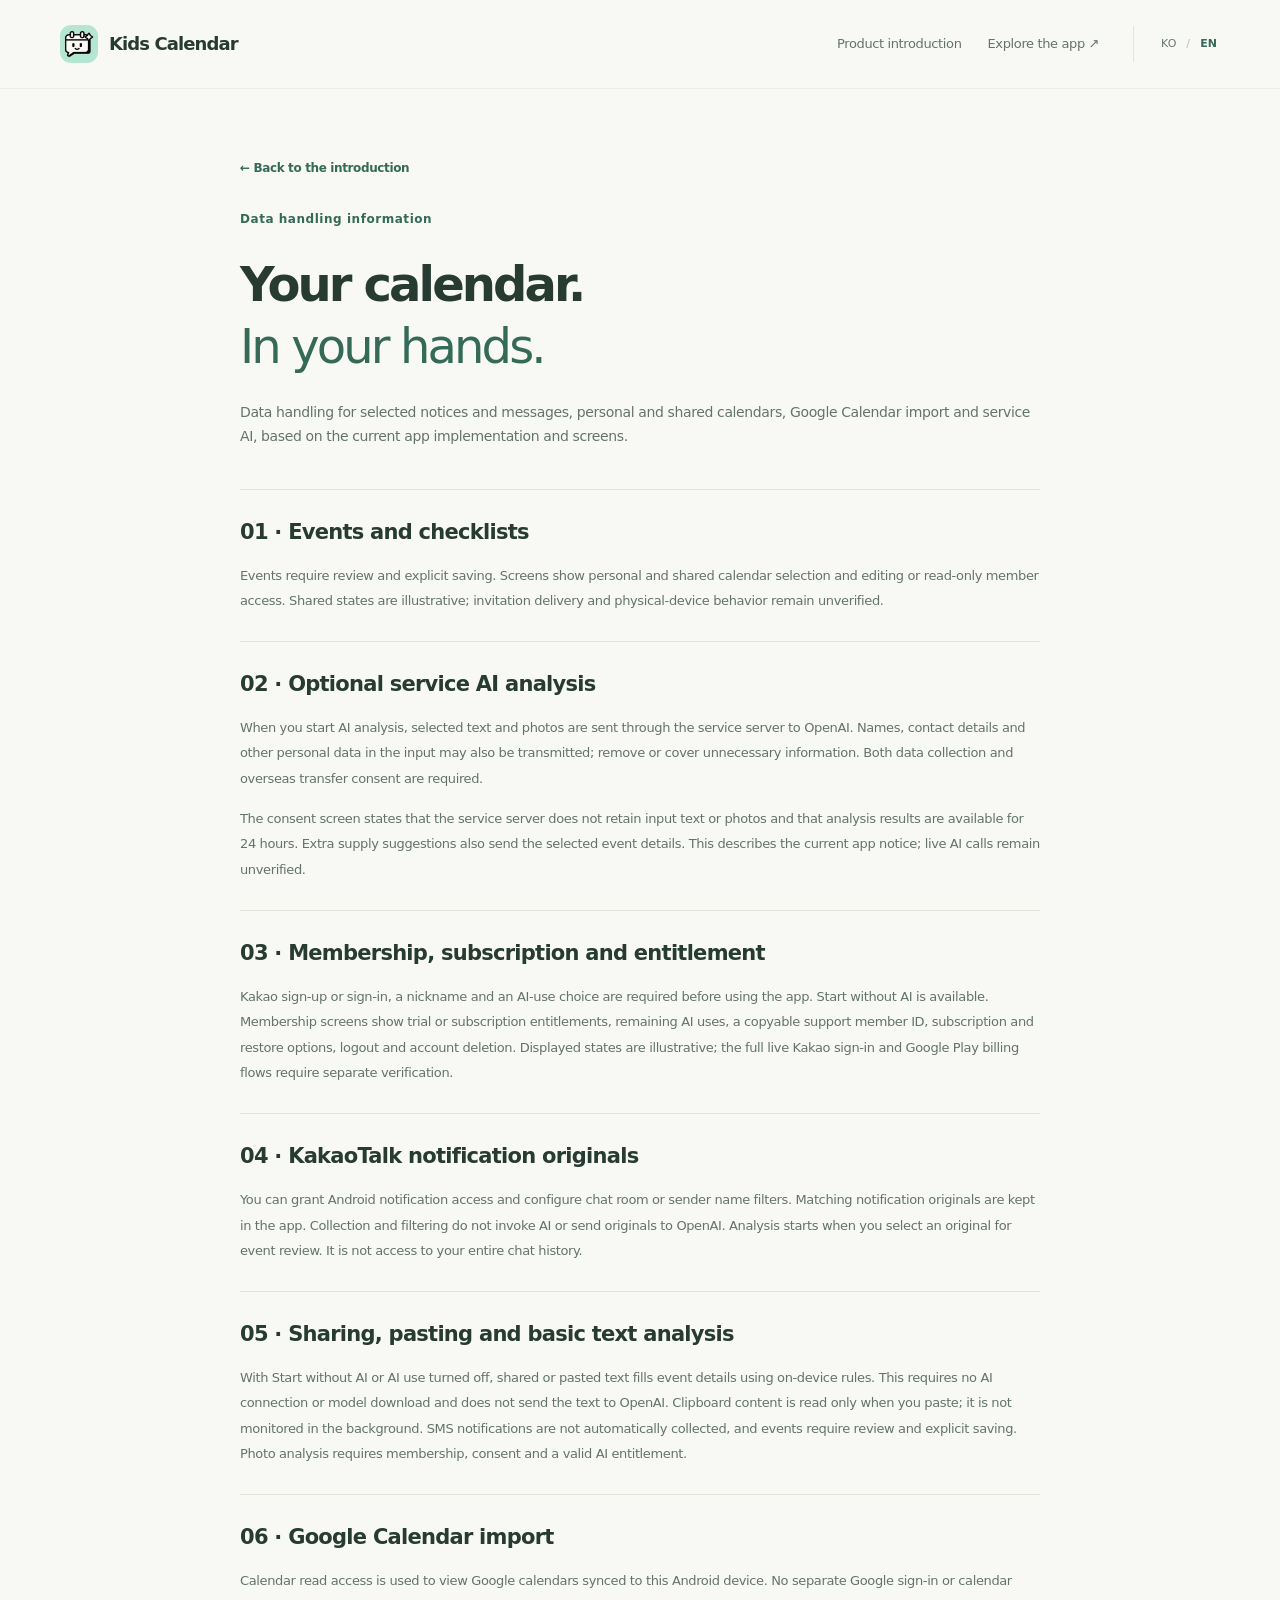
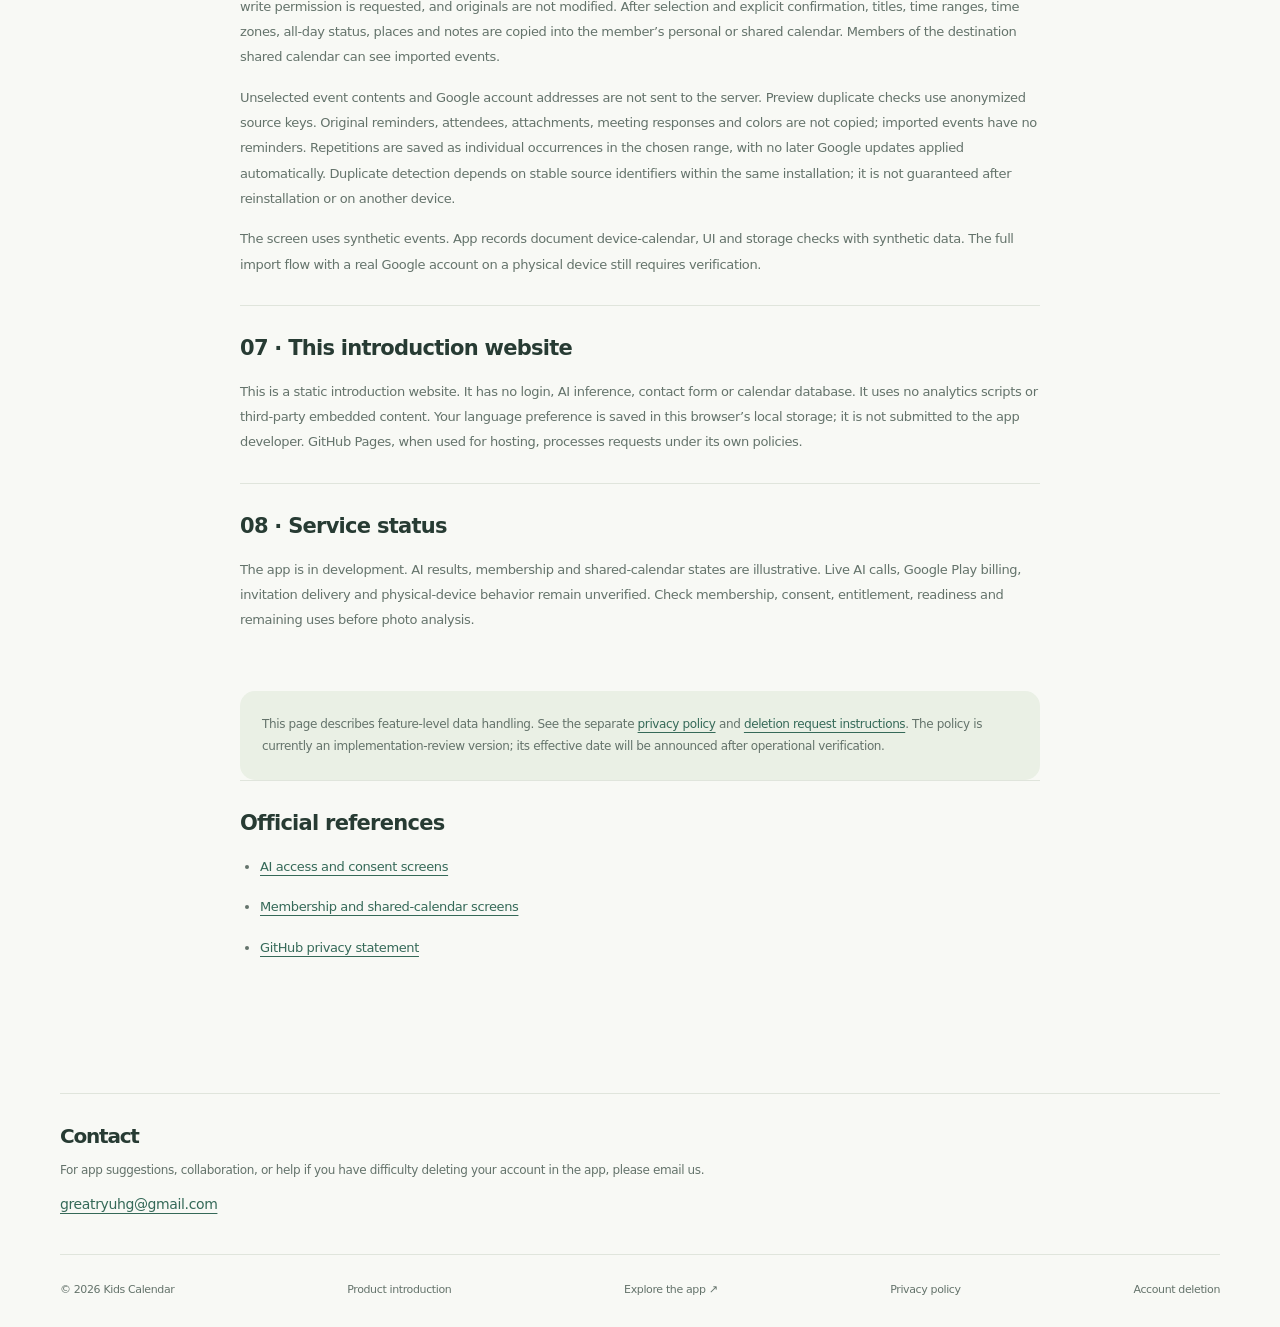
==== commit 91b1fe4e: "개인정보 처리방침" ====
--- a/data.html
+++ b/data.html
@@ -1,6 +1,6 @@
 <!doctype html>
 <html lang="ko">
-<head><meta charset="utf-8"><meta name="viewport" content="width=device-width, initial-scale=1"><meta name="theme-color" content="#f7f8f3"><meta name="description" content="학교 안내와 아이들 일정, 개인·공유 캘린더, 서비스 AI와 카카오톡 알림의 데이터 처리 안내입니다."><title>데이터 처리 안내 — 키즈캘</title><link rel="icon" href="assets/favicon-32.png?v=20261013-1" type="image/png" sizes="32x32"><link rel="icon" href="assets/favicon-48.png?v=20261013-1" type="image/png" sizes="48x48"><link rel="apple-touch-icon" href="assets/apple-touch-icon.png?v=20261013-1" sizes="180x180"><link rel="stylesheet" href="styles.css?v=20261019-1"><script src="app.js?v=20261019-1" defer></script></head>
+<head><meta charset="utf-8"><meta name="viewport" content="width=device-width, initial-scale=1"><meta name="theme-color" content="#f7f8f3"><meta name="description" content="학교 안내와 아이들 일정, 개인·공유 캘린더, 서비스 AI와 카카오톡 알림의 데이터 처리 안내입니다."><title>데이터 처리 안내 — 키즈캘</title><link rel="icon" href="assets/favicon-32.png?v=20261013-1" type="image/png" sizes="32x32"><link rel="icon" href="assets/favicon-48.png?v=20261013-1" type="image/png" sizes="48x48"><link rel="apple-touch-icon" href="assets/apple-touch-icon.png?v=20261013-1" sizes="180x180"><link rel="stylesheet" href="styles.css?v=20261020-privacy-1"><script src="app.js?v=20261020-privacy-1" defer></script></head>
 <body data-page="data">
   <a class="skip-link" href="#main" data-i18n="skip">본문으로 건너뛰기</a>
   <header class="site-header small-header"><div class="header-inner container"><a class="brand" href="index.html" aria-label="키즈캘 홈" data-i18n-aria="homeLabel"><img src="assets/app-icon.png" width="38" height="38" alt=""><span data-i18n="brand">키즈캘</span></a><nav id="main-nav" class="main-nav" aria-label="주 메뉴" data-i18n-aria="navLabel"><a href="index.html" data-i18n="returnHome">서비스 소개</a><a href="guide.html" data-i18n="navGuide">화면 둘러보기</a></nav><div class="header-actions"><div class="language-switch" role="group" aria-label="언어 선택 / Language"><button type="button" data-language="ko" aria-pressed="true" lang="ko">KO</button><span aria-hidden="true">/</span><button type="button" data-language="en" aria-pressed="false" lang="en">EN</button></div><button class="menu-toggle" type="button" aria-controls="main-nav" aria-expanded="false" aria-label="메뉴 열기" data-i18n-aria="menuLabel"><span></span><span></span></button></div></div></header>
@@ -13,10 +13,10 @@
     <article id="google-import"><h2 data-i18n="dataGoogleTitle">06 · 구글 일정 가져오기</h2><p data-i18n="dataGoogleBody">Android 캘린더 읽기 권한으로 이 기기에 동기화된 구글 캘린더만 조회합니다. 별도의 구글 로그인이나 쓰기 권한은 요청하지 않으며 구글 원본을 수정하지 않습니다. 사용자가 선택하고 저장을 확인한 일정의 제목·기간·시간대·종일 여부·장소·메모를 회원의 개인·공유 캘린더로 복사합니다. 공유 대상의 멤버는 가져온 일정을 볼 수 있습니다.</p><p data-i18n="dataGoogleBody2">선택하지 않은 일정 내용과 구글 계정 주소는 서버로 보내지 않습니다. 미리보기의 중복 확인에는 익명화한 출처 키를 사용합니다. 원래 알림·참석자·첨부파일·회의 응답·색은 복사하지 않고 알림은 없음으로 저장됩니다. 반복은 선택 기간의 개별 회차로 저장하며 이후 구글 변경은 자동 반영하지 않습니다. 같은 설치에서 원본 식별자가 유지되는 범위의 중복을 구분하며 재설치나 다른 기기에서는 중복 판별을 보장하지 않습니다.</p><p data-i18n="dataGoogleStatus">화면은 합성 일정 예시입니다. 앱 문서에는 합성 데이터를 이용한 기기 캘린더·화면·저장 검증이 기록되어 있으며, 실제 구글 계정과 실기기의 전체 가져오기 흐름은 별도 확인 대상입니다.</p></article>
     <article><h2 data-i18n="dataWebsiteTitle">07 · 이 소개 웹사이트</h2><p data-i18n="dataWebsiteBody">정적 제품 소개 사이트로 로그인, AI 분석, 문의 양식이나 일정 데이터베이스가 없습니다. 분석 추적 스크립트와 외부 삽입 콘텐츠를 사용하지 않습니다. 언어 선택은 현재 브라우저의 로컬 저장소에만 저장하며 앱 개발자에게 전송하지 않습니다. GitHub Pages에 호스팅하는 경우 호스팅 요청은 GitHub의 정책에 따라 처리됩니다.</p></article>
     <article><h2 data-i18n="dataStatusTitle">08 · 서비스 상태</h2><p data-i18n="dataStatusBody">앱은 개발 중입니다. AI 결과와 회원·공유 캘린더 상태는 설명용 예시이며 실제 AI 호출, Google Play 결제, 초대 발송과 실기기 동작은 미검증입니다. 사진 분석 전 회원·동의·유효한 이용권과 분석 준비 상태·남은 횟수를 확인해야 합니다.</p></article>
-    <div class="document-callout" data-i18n="dataPolicyNote">이 페이지는 현재 구현의 기능 설명이며 완전한 운영 개인정보 처리방침은 아닙니다. 공개 서비스 출시 전 운영 주체, 실제 문의처, 보관·삭제 절차 등 전체 정책을 확정해야 합니다.</div>
+    <div class="document-callout" data-i18n="dataPolicyNote">이 페이지는 기능별 데이터 처리 안내입니다. 전체 <a href="privacy.html">개인정보처리방침</a>과 <a href="delete-account.html">삭제 요청 방법</a>은 별도 페이지에서 확인하세요. 방침은 현재 운영 반영 검토본이며 검증 후 시행일을 공지합니다.</div>
     <article><h2 data-i18n="dataSourcesTitle">공식 참고 자료</h2><ul><li><a href="guide.html" target="_blank" rel="noopener noreferrer" data-i18n="dataSourceGpt">앱의 AI 이용·동의 화면</a></li><li><a href="guide.html" target="_blank" rel="noopener noreferrer" data-i18n="dataSourcePermissions">앱의 회원·공유 캘린더 화면</a></li><li><a href="https://docs.github.com/en/site-policy/privacy-policies/github-general-privacy-statement" target="_blank" rel="noopener noreferrer" data-i18n="dataSourceGithub">GitHub 개인정보 처리방침</a></li></ul></article>
   </div></main>
   <section class="contact-section container" aria-labelledby="contact-title"><h2 id="contact-title" data-i18n="contactTitle">문의</h2><p data-i18n="contactBody">앱에 대한 건의, 협업 제안, 또는 앱에서 회원 탈퇴가 어려운 경우 아래 이메일로 연락해 주세요.</p><a href="mailto:greatryuhg@gmail.com">greatryuhg@gmail.com</a></section>
-  <footer class="container site-footer small-footer"><span>© 2026 <span data-i18n="brand">키즈캘</span></span><a href="index.html" data-i18n="returnHome">서비스 소개</a><a href="guide.html" data-i18n="navGuide">화면 둘러보기</a></footer>
+  <footer class="container site-footer small-footer"><span>© 2026 <span data-i18n="brand">키즈캘</span></span><a href="index.html" data-i18n="returnHome">서비스 소개</a><a href="guide.html" data-i18n="navGuide">화면 둘러보기</a><a href="privacy.html" data-i18n="navPrivacy">개인정보처리방침</a><a href="delete-account.html" data-i18n="navDeletion">계정 삭제 요청</a></footer>
 </body>
 </html>
--- a/styles.css
+++ b/styles.css
@@ -45,7 +45,6 @@
 @media(max-width:820px){.share-route{grid-template-columns:1fr;gap:14px}.share-grid{gap:12px}.share-screen{height:280px;padding:16px}.share-card-copy{padding:16px}.share-card p,.quick-entry-grid p{font-size:12px}.share-card h3,.quick-entry-grid h3{font-size:14px}.quick-entry-grid{gap:18px}}
 @media(max-width:650px){html[lang="en"] .hero h1{font-size:clamp(33px,8.4vw,48px)}.share-section{padding-bottom:10px}.share-grid{grid-template-columns:1fr;gap:16px}.share-card{display:grid;grid-template-columns:minmax(105px,.8fr) minmax(0,1.2fr);align-items:center;border-radius:18px}.share-screen{height:275px;padding:14px;border-bottom:0;border-right:1px solid var(--line)}.share-card-copy{padding:18px}.share-card h3{font-size:15px}.share-card p{font-size:12px;line-height:1.85}.share-note{font-size:11px}.share-route{padding:20px;gap:16px}.share-route strong{font-size:12px}.quick-entry-grid{grid-template-columns:1fr;gap:23px;padding-top:25px;margin-top:27px}.quick-entry-grid article{display:grid;grid-template-columns:34px 1fr;column-gap:14px}.quick-icon{grid-row:1/3;margin:0}.quick-entry-grid h3{font-size:15px}.quick-entry-grid p{margin-top:5px;grid-column:2;font-size:12px}}
 @media(max-width:360px){.share-card-copy{padding:13px}.share-card h3{font-size:14px}.share-screen{height:250px;padding:10px}}
-.hero-update{margin-top:24px;font-size:12px;line-height:1.7}
 .onboarding-note{border-left:3px solid var(--green);padding:4px 0 4px 22px;margin:0 0 36px;max-width:800px}.onboarding-note h3{font-size:17px}.onboarding-note p{font-size:13px;line-height:1.9;color:var(--muted);margin-top:9px}
 .google-section{display:grid;grid-template-columns:minmax(0,1.25fr) minmax(0,1fr);gap:72px;align-items:center;border-bottom:1px solid var(--line)}
 .google-lead{color:var(--muted);font-size:16px;margin-top:24px;line-height:1.9}
@@ -61,4 +60,7 @@
 .ai-updates h3{font-size:17px}.ai-updates p{font-size:13px;line-height:1.9;color:var(--muted);margin-top:10px}
 @media(min-width:821px) and (max-width:1100px){body[data-page="home"] .main-nav{gap:14px;font-size:11px}body[data-page="home"] .header-inner{gap:18px}}
 @media(max-width:820px){.google-section{gap:28px}.google-preview{padding:22px 16px}.google-section h2{font-size:32px}}
-@media(max-width:650px){.google-section{grid-template-columns:1fr;gap:30px}.google-section h2{font-size:30px}.google-lead{font-size:14px}.google-steps li{padding-left:42px}.google-steps h3{font-size:15px}.google-preview{padding:24px}.google-screen{width:min(100%,260px)}.ai-updates{grid-template-columns:1fr;gap:25px;padding-block:28px}.hero-update{font-size:11px}}
+@media(max-width:650px){.google-section{grid-template-columns:1fr;gap:30px}.google-section h2{font-size:30px}.google-lead{font-size:14px}.google-steps li{padding-left:42px}.google-steps h3{font-size:15px}.google-preview{padding:24px}.google-screen{width:min(100%,260px)}.ai-updates{grid-template-columns:1fr;gap:25px;padding-block:28px}}
+
+/* Privacy documents: comfortable reading on phones. */
+body[data-page=privacy] .document-content,body[data-page=deletion] .document-content{overflow-wrap:anywhere}body[data-page=privacy] .document-content p,body[data-page=privacy] .document-content li,body[data-page=deletion] .document-content p,body[data-page=deletion] .document-content li{font-size:16px;line-height:1.85}body[data-page=privacy] .document-content h2,body[data-page=deletion] .document-content h2{font-size:22px;line-height:1.5}body[data-page=privacy] .document-callout,body[data-page=deletion] .document-callout{font-size:14px;line-height:1.7}@media(max-width:720px){body[data-page=privacy] .document-header h1,body[data-page=deletion] .document-header h1{font-size:clamp(32px,8vw,48px);line-height:1.3}}
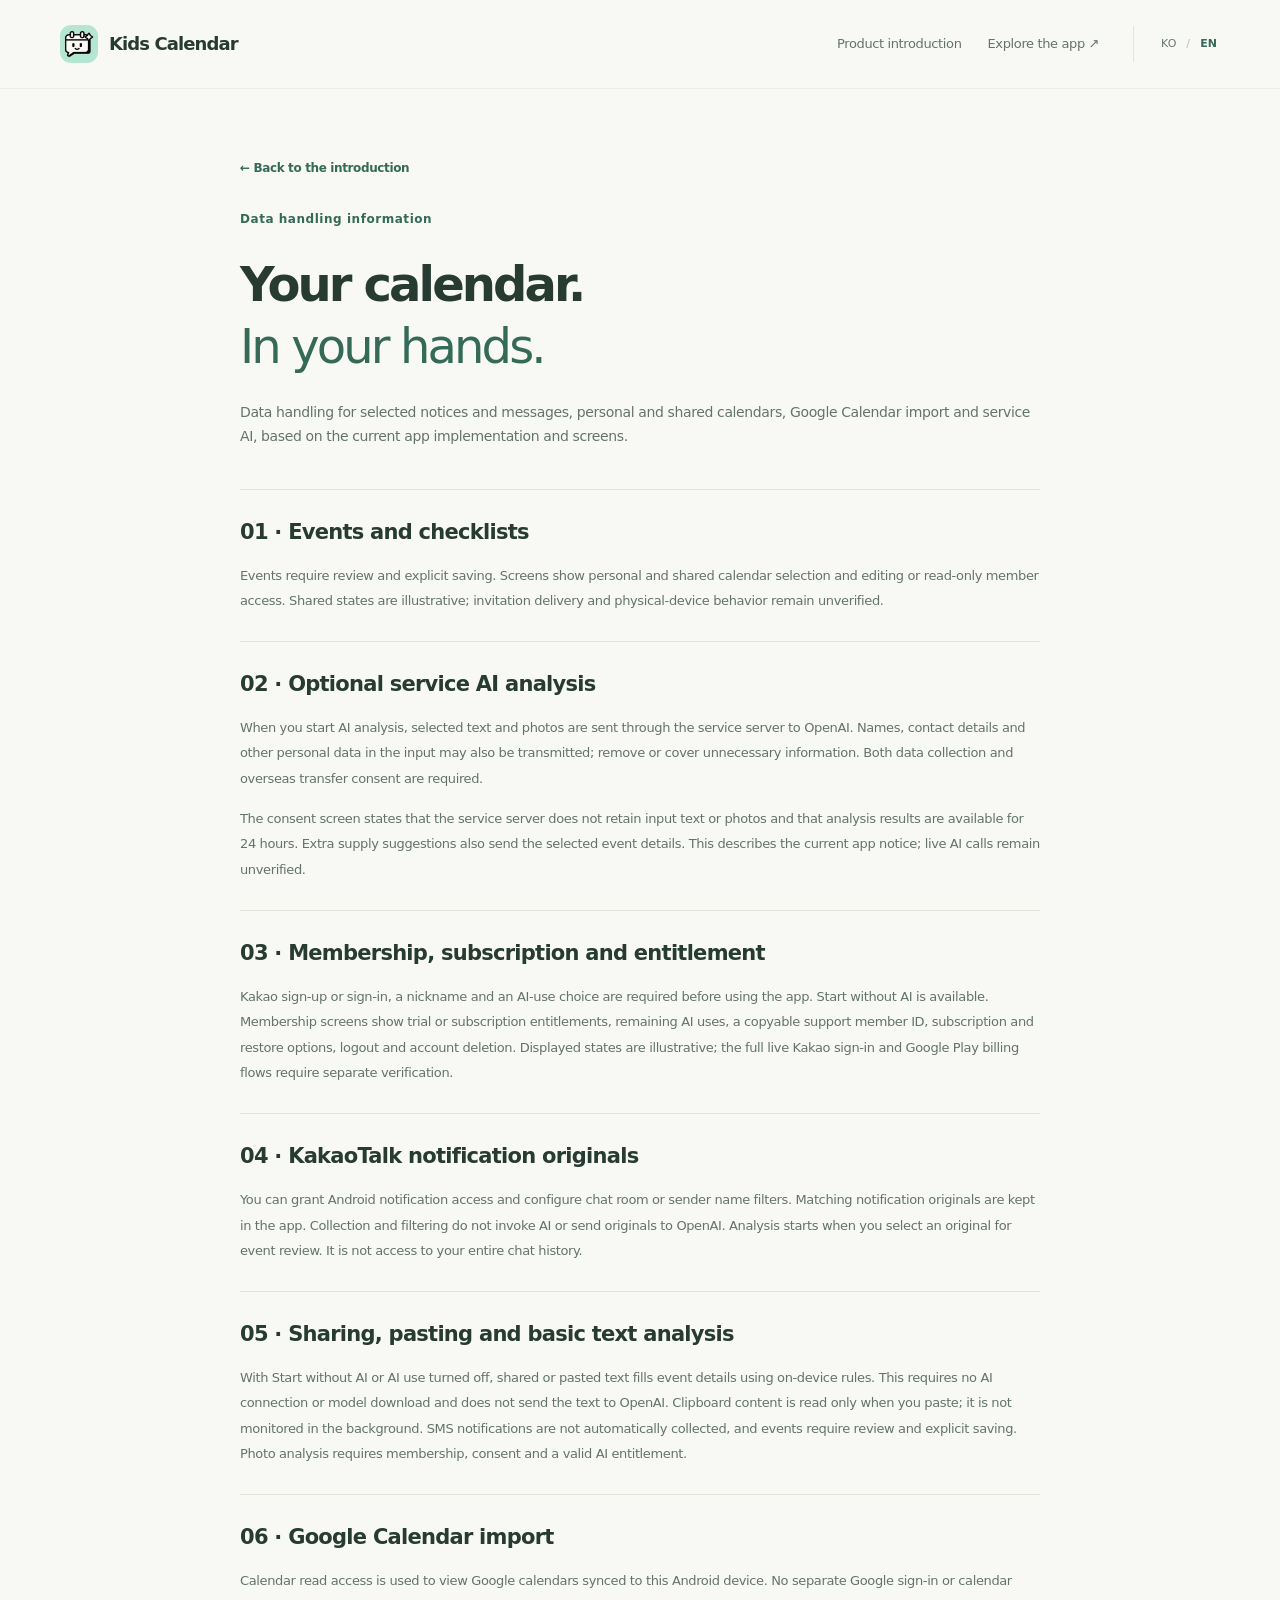
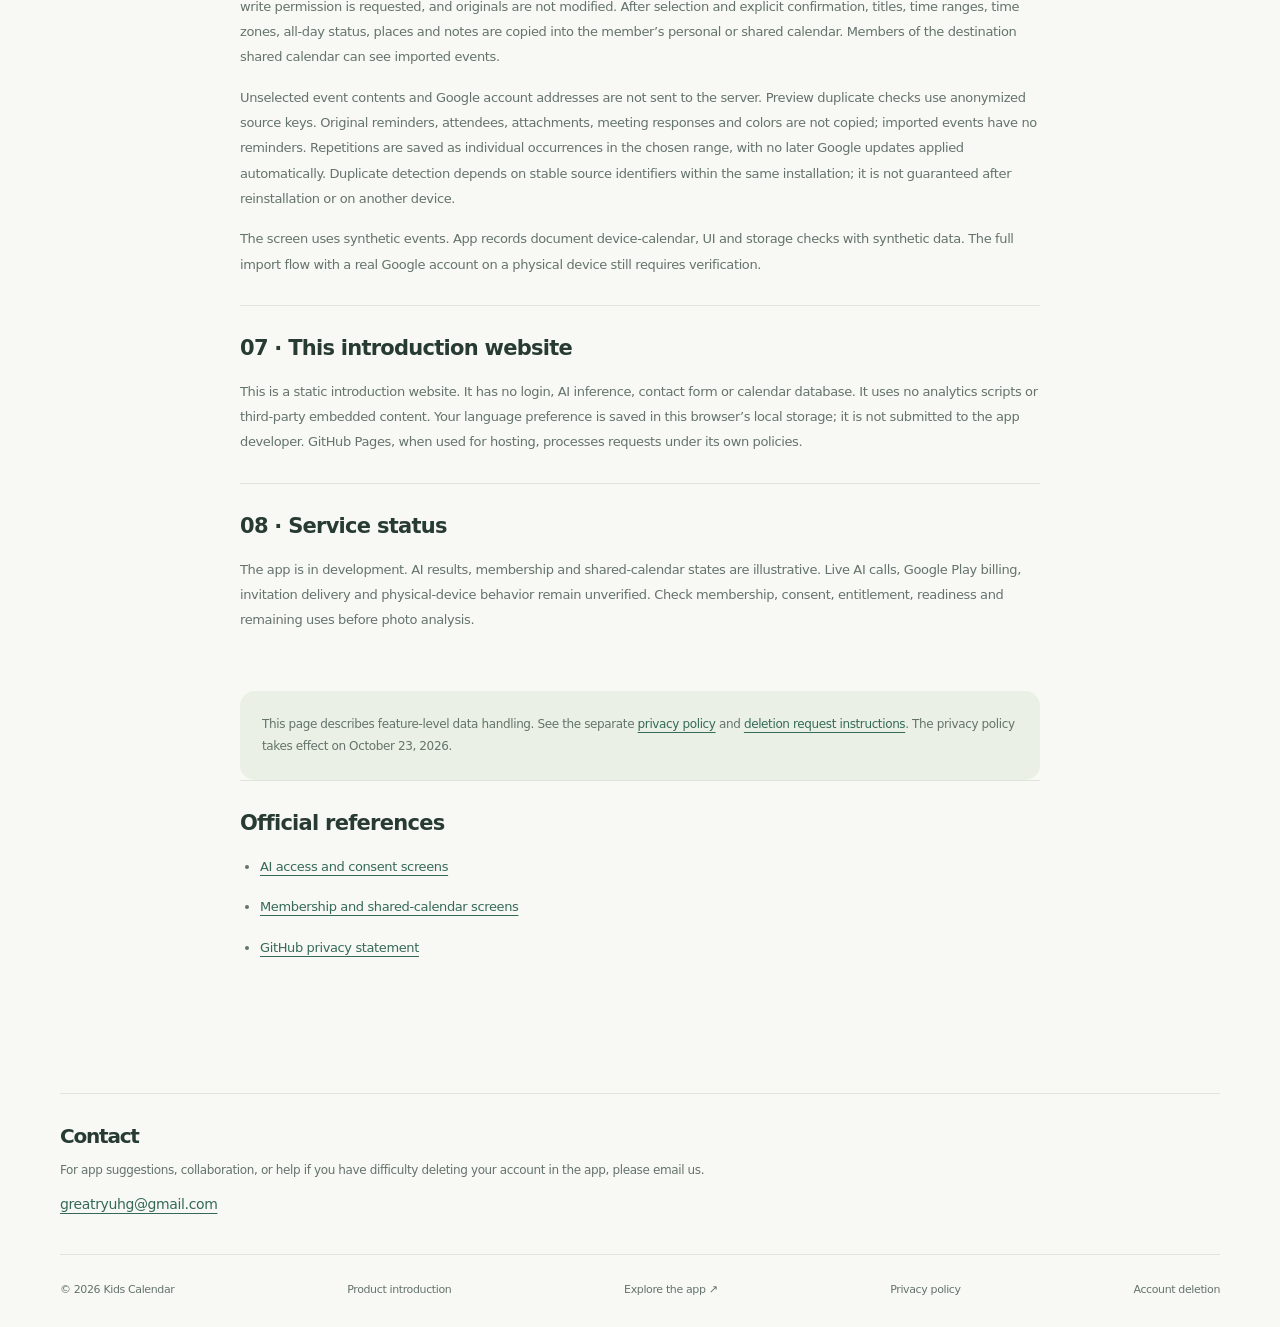
==== commit f4dca14f: "Finalize privacy policy with verified Free plan retention" ====
--- a/data.html
+++ b/data.html
@@ -1,6 +1,6 @@
 <!doctype html>
 <html lang="ko">
-<head><meta charset="utf-8"><meta name="viewport" content="width=device-width, initial-scale=1"><meta name="theme-color" content="#f7f8f3"><meta name="description" content="학교 안내와 아이들 일정, 개인·공유 캘린더, 서비스 AI와 카카오톡 알림의 데이터 처리 안내입니다."><title>데이터 처리 안내 — 키즈캘</title><link rel="icon" href="assets/favicon-32.png?v=20261013-1" type="image/png" sizes="32x32"><link rel="icon" href="assets/favicon-48.png?v=20261013-1" type="image/png" sizes="48x48"><link rel="apple-touch-icon" href="assets/apple-touch-icon.png?v=20261013-1" sizes="180x180"><link rel="stylesheet" href="styles.css?v=20261020-privacy-1"><script src="app.js?v=20261020-privacy-1" defer></script></head>
+<head><meta charset="utf-8"><meta name="viewport" content="width=device-width, initial-scale=1"><meta name="theme-color" content="#f7f8f3"><meta name="description" content="학교 안내와 아이들 일정, 개인·공유 캘린더, 서비스 AI와 카카오톡 알림의 데이터 처리 안내입니다."><title>데이터 처리 안내 — 키즈캘</title><link rel="icon" href="assets/favicon-32.png?v=20261013-1" type="image/png" sizes="32x32"><link rel="icon" href="assets/favicon-48.png?v=20261013-1" type="image/png" sizes="48x48"><link rel="apple-touch-icon" href="assets/apple-touch-icon.png?v=20261013-1" sizes="180x180"><link rel="stylesheet" href="styles.css?v=20261020-privacy-1"><script src="app.js?v=20261023-privacy-2" defer></script></head>
 <body data-page="data">
   <a class="skip-link" href="#main" data-i18n="skip">본문으로 건너뛰기</a>
   <header class="site-header small-header"><div class="header-inner container"><a class="brand" href="index.html" aria-label="키즈캘 홈" data-i18n-aria="homeLabel"><img src="assets/app-icon.png" width="38" height="38" alt=""><span data-i18n="brand">키즈캘</span></a><nav id="main-nav" class="main-nav" aria-label="주 메뉴" data-i18n-aria="navLabel"><a href="index.html" data-i18n="returnHome">서비스 소개</a><a href="guide.html" data-i18n="navGuide">화면 둘러보기</a></nav><div class="header-actions"><div class="language-switch" role="group" aria-label="언어 선택 / Language"><button type="button" data-language="ko" aria-pressed="true" lang="ko">KO</button><span aria-hidden="true">/</span><button type="button" data-language="en" aria-pressed="false" lang="en">EN</button></div><button class="menu-toggle" type="button" aria-controls="main-nav" aria-expanded="false" aria-label="메뉴 열기" data-i18n-aria="menuLabel"><span></span><span></span></button></div></div></header>
@@ -13,7 +13,7 @@
     <article id="google-import"><h2 data-i18n="dataGoogleTitle">06 · 구글 일정 가져오기</h2><p data-i18n="dataGoogleBody">Android 캘린더 읽기 권한으로 이 기기에 동기화된 구글 캘린더만 조회합니다. 별도의 구글 로그인이나 쓰기 권한은 요청하지 않으며 구글 원본을 수정하지 않습니다. 사용자가 선택하고 저장을 확인한 일정의 제목·기간·시간대·종일 여부·장소·메모를 회원의 개인·공유 캘린더로 복사합니다. 공유 대상의 멤버는 가져온 일정을 볼 수 있습니다.</p><p data-i18n="dataGoogleBody2">선택하지 않은 일정 내용과 구글 계정 주소는 서버로 보내지 않습니다. 미리보기의 중복 확인에는 익명화한 출처 키를 사용합니다. 원래 알림·참석자·첨부파일·회의 응답·색은 복사하지 않고 알림은 없음으로 저장됩니다. 반복은 선택 기간의 개별 회차로 저장하며 이후 구글 변경은 자동 반영하지 않습니다. 같은 설치에서 원본 식별자가 유지되는 범위의 중복을 구분하며 재설치나 다른 기기에서는 중복 판별을 보장하지 않습니다.</p><p data-i18n="dataGoogleStatus">화면은 합성 일정 예시입니다. 앱 문서에는 합성 데이터를 이용한 기기 캘린더·화면·저장 검증이 기록되어 있으며, 실제 구글 계정과 실기기의 전체 가져오기 흐름은 별도 확인 대상입니다.</p></article>
     <article><h2 data-i18n="dataWebsiteTitle">07 · 이 소개 웹사이트</h2><p data-i18n="dataWebsiteBody">정적 제품 소개 사이트로 로그인, AI 분석, 문의 양식이나 일정 데이터베이스가 없습니다. 분석 추적 스크립트와 외부 삽입 콘텐츠를 사용하지 않습니다. 언어 선택은 현재 브라우저의 로컬 저장소에만 저장하며 앱 개발자에게 전송하지 않습니다. GitHub Pages에 호스팅하는 경우 호스팅 요청은 GitHub의 정책에 따라 처리됩니다.</p></article>
     <article><h2 data-i18n="dataStatusTitle">08 · 서비스 상태</h2><p data-i18n="dataStatusBody">앱은 개발 중입니다. AI 결과와 회원·공유 캘린더 상태는 설명용 예시이며 실제 AI 호출, Google Play 결제, 초대 발송과 실기기 동작은 미검증입니다. 사진 분석 전 회원·동의·유효한 이용권과 분석 준비 상태·남은 횟수를 확인해야 합니다.</p></article>
-    <div class="document-callout" data-i18n="dataPolicyNote">이 페이지는 기능별 데이터 처리 안내입니다. 전체 <a href="privacy.html">개인정보처리방침</a>과 <a href="delete-account.html">삭제 요청 방법</a>은 별도 페이지에서 확인하세요. 방침은 현재 운영 반영 검토본이며 검증 후 시행일을 공지합니다.</div>
+    <div class="document-callout" data-i18n="dataPolicyNote">이 페이지는 기능별 데이터 처리 안내입니다. 전체 <a href="privacy.html">개인정보처리방침</a>과 <a href="delete-account.html">삭제 요청 방법</a>은 별도 페이지에서 확인하세요. 개인정보처리방침은 2026년 10월 23일부터 시행합니다.</div>
     <article><h2 data-i18n="dataSourcesTitle">공식 참고 자료</h2><ul><li><a href="guide.html" target="_blank" rel="noopener noreferrer" data-i18n="dataSourceGpt">앱의 AI 이용·동의 화면</a></li><li><a href="guide.html" target="_blank" rel="noopener noreferrer" data-i18n="dataSourcePermissions">앱의 회원·공유 캘린더 화면</a></li><li><a href="https://docs.github.com/en/site-policy/privacy-policies/github-general-privacy-statement" target="_blank" rel="noopener noreferrer" data-i18n="dataSourceGithub">GitHub 개인정보 처리방침</a></li></ul></article>
   </div></main>
   <section class="contact-section container" aria-labelledby="contact-title"><h2 id="contact-title" data-i18n="contactTitle">문의</h2><p data-i18n="contactBody">앱에 대한 건의, 협업 제안, 또는 앱에서 회원 탈퇴가 어려운 경우 아래 이메일로 연락해 주세요.</p><a href="mailto:greatryuhg@gmail.com">greatryuhg@gmail.com</a></section>
